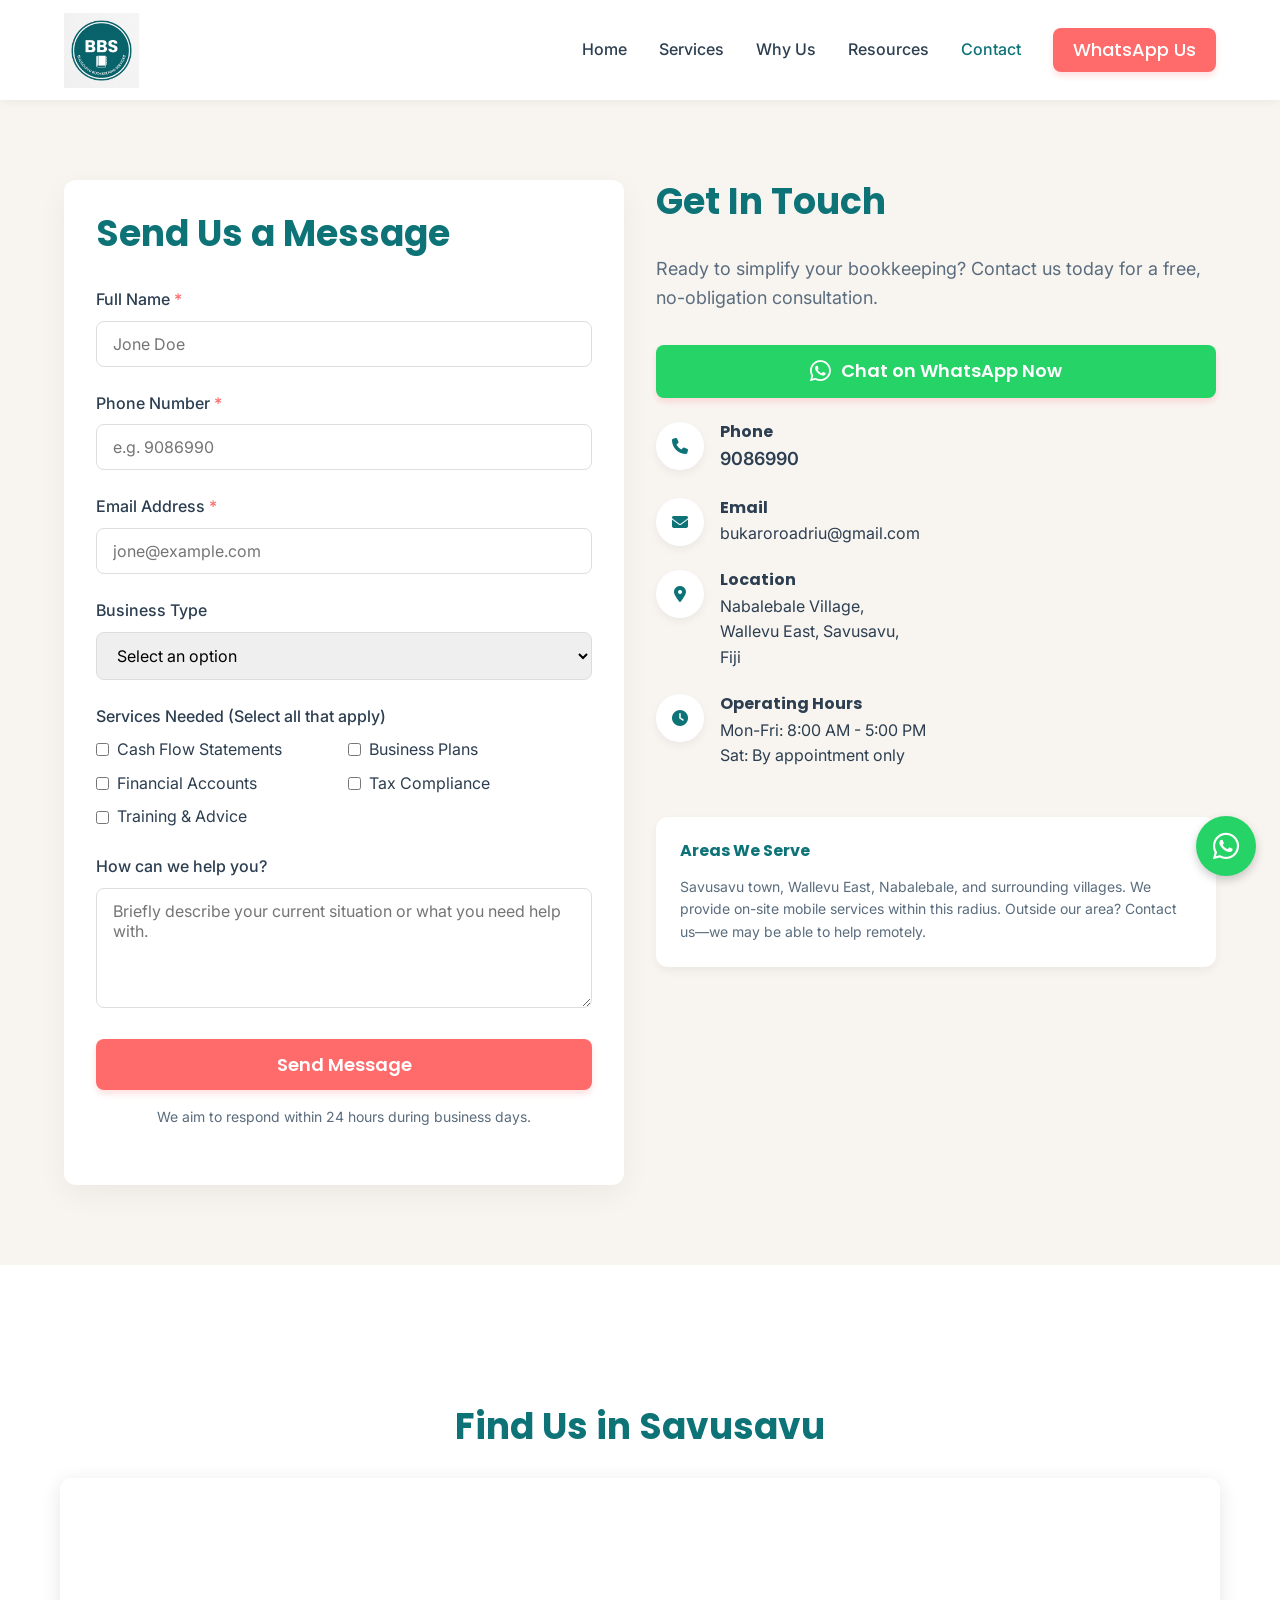
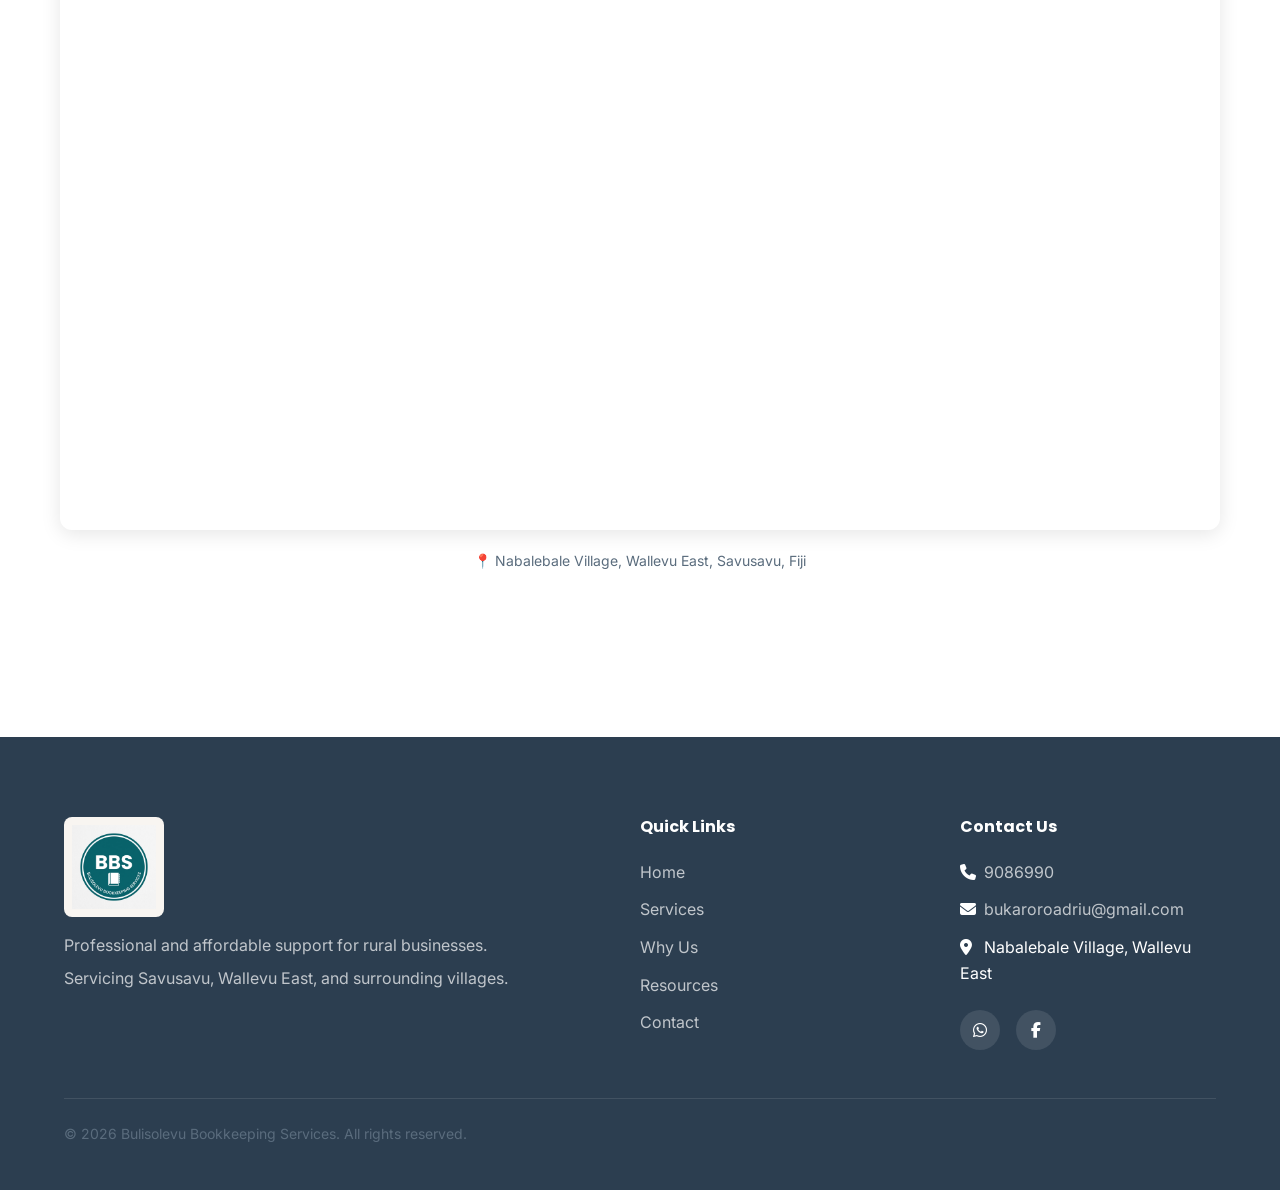
==== public/contact.html @ 1dc76060 "Initial production deployment for BBS Website" ====
<!DOCTYPE html>
<html lang="en">
<head>
    <meta charset="UTF-8">
    <meta name="viewport" content="width=device-width, initial-scale=1.0">
    <meta http-equiv="X-UA-Compatible" content="IE=edge">
    <title>Contact Us | Bulisolevu Bookkeeping Services</title>
    <meta name="description" content="Contact BBS for professional bookkeeping in Savusavu, Fiji. Call 9086990 or message us on WhatsApp for a free consultation.">
    
    <link rel="stylesheet" href="https://cdnjs.cloudflare.com/ajax/libs/font-awesome/6.4.0/css/all.min.css">
    <link rel="stylesheet" href="./css/styles.css">
</head>
<body>

    <!-- Navigation -->
    <header>
        <div class="container nav-container">
            <a href="./index.html" class="logo">
                <img src="./assets/images/bbs_logo.png" alt="BBS Logo" style="height: 75px; width: auto; object-fit: contain;">
            </a>
            <button class="mobile-menu-btn" aria-label="Toggle menu">
                <i class="fas fa-bars"></i>
            </button>
            <ul class="nav-links">
                <li><a href="./index.html">Home</a></li>
                <li><a href="./services.html">Services</a></li>
                <li><a href="./why-us.html">Why Us</a></li>
                <li><a href="./resources.html">Resources</a></li>
                <li><a href="./contact.html" class="active">Contact</a></li>
                <li><a href="https://wa.me/6799086990" class="btn btn-primary" style="padding: 8px 20px; color: white;">WhatsApp Us</a></li>
            </ul>
        </div>
    </header>

    <!-- Contact Section -->
    <section class="bg-light">
        <div class="container">
            <div class="grid grid-2">
                <!-- Contact Form -->
                <div class="card">
                    <h2 class="text-primary mb-4" style="margin-bottom: 2rem;">Send Us a Message</h2>
                    <form id="contactForm">
                        <div class="form-group">
                            <label class="form-label" for="name">Full Name <span class="text-secondary">*</span></label>
                            <input type="text" id="name" name="name" class="form-control" required placeholder="Jone Doe">
                        </div>
                        
                        <div class="form-group">
                            <label class="form-label" for="phone">Phone Number <span class="text-secondary">*</span></label>
                            <input type="tel" id="phone" name="phone" class="form-control" required placeholder="e.g. 9086990">
                        </div>

                        <div class="form-group">
                            <label class="form-label" for="email">Email Address <span class="text-secondary">*</span></label>
                            <input type="email" id="email" name="email" class="form-control" required placeholder="jone@example.com">
                        </div>

                        <div class="form-group">
                            <label class="form-label" for="businessType">Business Type</label>
                            <select id="businessType" name="businessType" class="form-control">
                                <option value="">Select an option</option>
                                <option value="farming">Farming / Agriculture</option>
                                <option value="retail">Retail / Village Shop</option>
                                <option value="tourism">Tourism / Hospitality</option>
                                <option value="trades">Trades (Builder, Plumber, etc.)</option>
                                <option value="other">Other</option>
                            </select>
                        </div>

                        <div class="form-group">
                            <label class="form-label">Services Needed (Select all that apply)</label>
                            <div style="display: grid; grid-template-columns: 1fr 1fr; gap: 0.5rem;">
                                <label style="display: flex; align-items: center; gap: 8px; cursor: pointer; font-weight: normal;">
                                    <input type="checkbox" name="services" value="cashflow"> Cash Flow Statements
                                </label>
                                <label style="display: flex; align-items: center; gap: 8px; cursor: pointer; font-weight: normal;">
                                    <input type="checkbox" name="services" value="businessplan"> Business Plans
                                </label>
                                <label style="display: flex; align-items: center; gap: 8px; cursor: pointer; font-weight: normal;">
                                    <input type="checkbox" name="services" value="accounts"> Financial Accounts
                                </label>
                                <label style="display: flex; align-items: center; gap: 8px; cursor: pointer; font-weight: normal;">
                                    <input type="checkbox" name="services" value="tax"> Tax Compliance
                                </label>
                                <label style="display: flex; align-items: center; gap: 8px; cursor: pointer; font-weight: normal;">
                                    <input type="checkbox" name="services" value="training"> Training & Advice
                                </label>
                            </div>
                        </div>

                        <div class="form-group">
                            <label class="form-label" for="message">How can we help you?</label>
                            <textarea id="message" name="message" class="form-control" placeholder="Briefly describe your current situation or what you need help with."></textarea>
                        </div>

                        <button type="submit" class="btn btn-primary" style="width: 100%;">Send Message</button>
                        <p style="font-size: 14px; text-align: center; margin-top: 1rem; color: var(--text-secondary);">We aim to respond within 24 hours during business days.</p>
                    </form>
                </div>

                <!-- Contact Info -->
                <div>
                    <h2 class="text-primary mb-4" style="margin-bottom: 2rem;">Get In Touch</h2>
                    <p style="font-size: 18px; margin-bottom: 2rem;">Ready to simplify your bookkeeping? Contact us today for a free, no-obligation consultation.</p>

                    <div style="display: flex; flex-direction: column; gap: 1.5rem; margin-bottom: 3rem;">
                        <a href="https://wa.me/6799086990" class="btn btn-primary" style="background-color: #25D366; color: white; display: flex; align-items: center; justify-content: center; gap: 10px;">
                            <i class="fab fa-whatsapp" style="font-size: 24px;"></i> Chat on WhatsApp Now
                        </a>
                        
                        <div style="display: flex; align-items: flex-start; gap: 1rem;">
                            <div style="background: var(--white); width: 48px; height: 48px; border-radius: 50%; display: flex; align-items: center; justify-content: center; color: var(--primary); box-shadow: 0 4px 10px rgba(0,0,0,0.05); flex-shrink: 0;">
                                <i class="fas fa-phone"></i>
                            </div>
                            <div>
                                <h4 style="margin-bottom: 0.25rem;">Phone</h4>
                                <a href="tel:+6799086990" style="color: var(--text-primary); font-size: 18px; font-weight: 600;">9086990</a>
                            </div>
                        </div>

                        <div style="display: flex; align-items: flex-start; gap: 1rem;">
                            <div style="background: var(--white); width: 48px; height: 48px; border-radius: 50%; display: flex; align-items: center; justify-content: center; color: var(--primary); box-shadow: 0 4px 10px rgba(0,0,0,0.05); flex-shrink: 0;">
                                <i class="fas fa-envelope"></i>
                            </div>
                            <div>
                                <h4 style="margin-bottom: 0.25rem;">Email</h4>
                                <a href="mailto:bukaroroadriu@gmail.com" style="color: var(--text-primary); font-size: 16px;">bukaroroadriu@gmail.com</a>
                            </div>
                        </div>

                        <div style="display: flex; align-items: flex-start; gap: 1rem;">
                            <div style="background: var(--white); width: 48px; height: 48px; border-radius: 50%; display: flex; align-items: center; justify-content: center; color: var(--primary); box-shadow: 0 4px 10px rgba(0,0,0,0.05); flex-shrink: 0;">
                                <i class="fas fa-map-marker-alt"></i>
                            </div>
                            <div>
                                <h4 style="margin-bottom: 0.25rem;">Location</h4>
                                <p style="margin: 0; color: var(--text-primary);">Nabalebale Village,<br>Wallevu East, Savusavu,<br>Fiji</p>
                            </div>
                        </div>

                        <div style="display: flex; align-items: flex-start; gap: 1rem;">
                            <div style="background: var(--white); width: 48px; height: 48px; border-radius: 50%; display: flex; align-items: center; justify-content: center; color: var(--primary); box-shadow: 0 4px 10px rgba(0,0,0,0.05); flex-shrink: 0;">
                                <i class="fas fa-clock"></i>
                            </div>
                            <div>
                                <h4 style="margin-bottom: 0.25rem;">Operating Hours</h4>
                                <p style="margin: 0; color: var(--text-primary);">Mon-Fri: 8:00 AM - 5:00 PM<br>Sat: By appointment only</p>
                            </div>
                        </div>
                    </div>

                    <div style="background: var(--white); padding: 1.5rem; border-radius: var(--radius-card); box-shadow: 0 4px 10px rgba(0,0,0,0.05);">
                        <h4 style="margin-bottom: 1rem; color: var(--primary);">Areas We Serve</h4>
                        <p style="font-size: 14px; margin-bottom: 0;">Savusavu town, Wallevu East, Nabalebale, and surrounding villages. We provide on-site mobile services within this radius. Outside our area? Contact us—we may be able to help remotely.</p>
                    </div>
                </div>
            </div>
        </div>
    </section>

    <!-- Map Section -->
    <section class="map-section" style="width: 100%; margin: 60px 0;">
      <div style="max-width: 1200px; margin: 0 auto; padding: 0 20px;">
        <h2 style="text-align: center; margin-bottom: 30px; color: #0D7377;">Find Us in Savusavu</h2>
        <div style="position: relative; width: 100%; height: 0; padding-bottom: 56.25%; border-radius: 12px; overflow: hidden; box-shadow: 0 4px 20px rgba(0,0,0,0.1);">
          <iframe 
            src="https://www.google.com/maps/embed?pb=!1m18!1m12!1m3!1d60752.93605823588!2d179.28472!3d-16.78902!2m3!1f0!2f0!3f0!3m2!1i1024!2i768!4f13.1!3m3!1m2!1s0x6e1e2f8c0e8b4d8b%3A0x5d9a8c7b6e3f2a1c!2sSavusavu%2C%20Fiji!5e0!3m2!1sen!2s!4v1234567890123!5m2!1sen!2s" 
            width="100%" 
            height="100%" 
            style="position: absolute; top: 0; left: 0; border: 0;" 
            allowfullscreen="" 
            loading="lazy" 
            referrerpolicy="no-referrer-when-downgrade">
          </iframe>
        </div>
        <p style="text-align: center; margin-top: 20px; color: #5A6C7D; font-size: 14px;">
          📍 Nabalebale Village, Wallevu East, Savusavu, Fiji
        </p>
      </div>
    </section>

    <!-- Footer -->
    <footer>
        <div class="container">
            <div class="footer-grid">
                <div class="footer-col">
                    <div class="logo" style="margin-bottom: 1rem;">
                        <img src="./assets/images/bbs_logo.png" alt="BBS Logo" style="height: 100px; width: auto; object-fit: contain; background-color: var(--neutral-light); padding: 8px; border-radius: 8px;">
                    </div>
                    <p style="margin-bottom: 0.5rem;">Professional and affordable support for rural businesses.</p>
                    <p>Servicing Savusavu, Wallevu East, and surrounding villages.</p>
                </div>
                <div class="footer-col">
                    <h4>Quick Links</h4>
                    <ul class="footer-links">
                        <li><a href="./index.html">Home</a></li>
                        <li><a href="./services.html">Services</a></li>
                        <li><a href="./why-us.html">Why Us</a></li>
                        <li><a href="./resources.html">Resources</a></li>
                        <li><a href="./contact.html">Contact</a></li>
                    </ul>
                </div>
                <div class="footer-col">
                    <h4>Contact Us</h4>
                    <ul class="footer-links">
                        <li><i class="fas fa-phone" style="width: 20px;"></i> <a href="tel:+6799086990">9086990</a></li>
                        <li><i class="fas fa-envelope" style="width: 20px;"></i> <a href="mailto:bukaroroadriu@gmail.com">bukaroroadriu@gmail.com</a></li>
                        <li><i class="fas fa-map-marker-alt" style="width: 20px;"></i> Nabalebale Village, Wallevu East</li>
                    </ul>
                    <div class="footer-social">
                        <a href="https://wa.me/6799086990"><i class="fab fa-whatsapp"></i></a>
                        <a href="https://www.facebook.com/profile.php?id=100014036929391"><i class="fab fa-facebook-f"></i></a>
                    </div>
                </div>
            </div>
            <div class="footer-bottom">
                <p>&copy; 2026 Bulisolevu Bookkeeping Services. All rights reserved.</p>
            </div>
        </div>
    </footer>

    <!-- WhatsApp Floating Button -->
    <a href="https://wa.me/6799086990?text=Hi%20BBS%2C%20I%27m%20interested%20in%20learning%20more%20about%20your%20bookkeeping%20services." class="whatsapp-fab" target="_blank" rel="noopener noreferrer" aria-label="Chat on WhatsApp">
        <i class="fab fa-whatsapp"></i>
    </a>

    <script src="./js/main.js"></script>
</body>
</html>
---- public/css/styles.css ----
/* ==========================================================================
   BBS Website Design System
   ========================================================================== */

@import url('https://fonts.googleapis.com/css2?family=Inter:wght@400&family=Poppins:wght@600;700&display=swap');

:root {
  /* Color Palette */
  --primary: #0D7377;
  --secondary: #FF6B6B;
  --neutral-light: #F8F5F1;
  --neutral-dark: #2C3E50;
  --white: #FFFFFF;
  --success: #27AE60;
  --text-primary: #2C3E50;
  --text-secondary: #5A6C7D;

  /* Typography */
  --font-heading: 'Poppins', sans-serif;
  --font-body: 'Inter', sans-serif;

  /* Layout */
  --max-width: 1200px;
  --radius-card: 12px;
  --radius-button: 8px;
  --transition: all 0.3s ease;
}

/* ==========================================================================
   Reset & Base Styles
   ========================================================================== */
* {
  margin: 0;
  padding: 0;
  box-sizing: border-box;
}

html {
  scroll-behavior: smooth;
}

body {
  font-family: var(--font-body);
  color: var(--text-primary);
  background-color: var(--white);
  line-height: 1.6;
  font-size: 16px;
  -webkit-font-smoothing: antialiased;
}

/* Typography */
h1, h2, h3, h4, h5, h6 {
  font-family: var(--font-heading);
  font-weight: 700;
  line-height: 1.2;
  margin-bottom: 1rem;
}

h1 { font-size: 48px; }
h2 { font-size: 36px; }
h3 { font-size: 24px; }

@media (max-width: 768px) {
  h1 { font-size: 32px; }
  h2 { font-size: 28px; }
  h3 { font-size: 20px; }
}

p {
  margin-bottom: 1.5rem;
  color: var(--text-secondary);
}

a {
  color: var(--primary);
  text-decoration: none;
  transition: var(--transition);
}

img {
  max-width: 100%;
  height: auto;
  display: block;
}

/* ==========================================================================
   Layout & Grid
   ========================================================================== */
.container {
  width: 100%;
  max-width: var(--max-width);
  margin: 0 auto;
  padding: 0 24px;
}

section {
  padding: 80px 0;
}

@media (max-width: 768px) {
  section {
    padding: 48px 0;
  }
}

.grid {
  display: grid;
  gap: 2rem;
}

.grid-2 { grid-template-columns: repeat(2, 1fr); }
.grid-3 { grid-template-columns: repeat(3, 1fr); }
.grid-4 { grid-template-columns: repeat(4, 1fr); }
.grid-5 { grid-template-columns: repeat(5, 1fr); }

@media (max-width: 1024px) {
  .grid-5 { grid-template-columns: repeat(3, 1fr); }
  .grid-4 { grid-template-columns: repeat(2, 1fr); }
}

@media (max-width: 768px) {
  .grid-2, .grid-3, .grid-4, .grid-5 {
    grid-template-columns: 1fr;
  }
}

/* ==========================================================================
   Components
   ========================================================================== */

/* Buttons */
.btn {
  display: inline-block;
  font-family: var(--font-heading);
  font-weight: 600;
  font-size: 18px;
  padding: 12px 24px;
  border-radius: var(--radius-button);
  text-align: center;
  cursor: pointer;
  border: none;
  transition: var(--transition);
  min-height: 44px; /* Touch target */
  min-width: 44px;
}

.btn-primary {
  background-color: var(--secondary);
  color: var(--white);
  box-shadow: 0 4px 6px rgba(255, 107, 107, 0.2);
}

.btn-primary:hover {
  background-color: #ff5252;
  transform: translateY(-2px);
  color: var(--white);
  box-shadow: 0 6px 12px rgba(255, 107, 107, 0.3);
}

.btn-secondary {
  background-color: transparent;
  color: var(--primary);
  border: 2px solid var(--primary);
}

.btn-secondary:hover {
  background-color: var(--primary);
  color: var(--white);
}

.btn-white {
  background-color: var(--white);
  color: var(--primary);
}

.btn-white:hover {
  background-color: var(--neutral-light);
  color: var(--primary);
}

/* Cards */
.card {
  background: var(--white);
  border-radius: var(--radius-card);
  padding: 2rem;
  box-shadow: 0 10px 30px rgba(0, 0, 0, 0.05);
  transition: var(--transition);
  height: 100%;
  display: flex;
  flex-direction: column;
}

.card:hover {
  transform: translateY(-5px);
  box-shadow: 0 15px 40px rgba(0, 0, 0, 0.1);
}

.card-icon {
  width: 64px;
  height: 64px;
  background-color: var(--neutral-light);
  border-radius: 50%;
  display: flex;
  align-items: center;
  justify-content: center;
  margin-bottom: 1.5rem;
  color: var(--primary);
  font-size: 24px;
}

.card-title {
  font-size: 20px;
  margin-bottom: 1rem;
  color: var(--text-primary);
}

/* Background Utilities */
.bg-light { background-color: var(--neutral-light); }
.bg-dark { background-color: var(--neutral-dark); color: var(--white); }
.bg-primary { background-color: var(--primary); color: var(--white); }
.bg-white { background-color: var(--white); }

/* Text Utilities */
.text-center { text-align: center; }
.text-primary { color: var(--primary); }
.text-secondary { color: var(--secondary); }
.text-white { color: var(--white); }

/* ==========================================================================
   Header & Navigation
   ========================================================================== */
header {
  background-color: var(--white);
  box-shadow: 0 2px 10px rgba(0, 0, 0, 0.05);
  position: sticky;
  top: 0;
  z-index: 1000;
}

.nav-container {
  display: flex;
  justify-content: space-between;
  align-items: center;
  height: 100px;
}

.logo {
  font-family: var(--font-heading);
  font-size: 24px;
  color: var(--primary);
  display: flex;
  align-items: center;
  gap: 10px;
}

.nav-links {
  display: flex;
  gap: 2rem;
  align-items: center;
  list-style: none;
}

.nav-links a {
  color: var(--text-primary);
  font-weight: 500;
  padding: 10px 0;
}

.nav-links a:hover, .nav-links a.active {
  color: var(--primary);
}

.mobile-menu-btn {
  display: none;
  background: none;
  border: none;
  font-size: 24px;
  cursor: pointer;
  color: var(--text-primary);
  padding: 10px;
}

@media (max-width: 1024px) {
  .nav-links {
    display: none;
    position: absolute;
    top: 100px;
    left: 0;
    right: 0;
    background: var(--white);
    flex-direction: column;
    padding: 2rem;
    box-shadow: 0 10px 20px rgba(0, 0, 0, 0.1);
  }
  
  .nav-links.active {
    display: flex;
  }
  
  .mobile-menu-btn {
    display: block;
  }
}

/* ==========================================================================
   Hero Sections
   ========================================================================== */
.hero {
  background: linear-gradient(135deg, rgba(13, 115, 119, 0.9) 0%, rgba(13, 115, 119, 0.7) 100%), url('https://images.unsplash.com/photo-1542601906990-b4d3fb778b09?auto=format&fit=crop&q=80&w=1920') center/cover no-repeat;
  color: var(--white);
  padding: 120px 0;
  text-align: center;
}

.hero h1 {
  color: var(--white);
  max-width: 800px;
  margin: 0 auto 1.5rem;
}

.hero p {
  color: rgba(255, 255, 255, 0.9);
  font-size: 20px;
  max-width: 600px;
  margin: 0 auto 2.5rem;
}

.hero-actions {
  display: flex;
  gap: 1rem;
  justify-content: center;
  flex-wrap: wrap;
}

.trust-badge {
  display: inline-block;
  margin-top: 2rem;
  padding: 8px 16px;
  background: rgba(255, 255, 255, 0.1);
  border-radius: 20px;
  backdrop-filter: blur(5px);
  font-size: 14px;
}

/* ==========================================================================
   Footer
   ========================================================================== */
footer {
  background-color: var(--neutral-dark);
  color: var(--white);
  padding: 80px 0 20px;
}

.footer-grid {
  display: grid;
  grid-template-columns: 2fr 1fr 1fr;
  gap: 4rem;
  margin-bottom: 3rem;
}

@media (max-width: 768px) {
  .footer-grid {
    grid-template-columns: 1fr;
    gap: 2rem;
  }
}

.footer-col h3, .footer-col h4 {
  color: var(--white);
  margin-bottom: 1.5rem;
}

.footer-col p {
  color: rgba(255, 255, 255, 0.7);
}

.footer-links {
  list-style: none;
}

.footer-links li {
  margin-bottom: 0.75rem;
}

.footer-links a {
  color: rgba(255, 255, 255, 0.7);
}

.footer-links a:hover {
  color: var(--white);
  padding-left: 5px;
}

.footer-social {
  display: flex;
  gap: 1rem;
  margin-top: 1.5rem;
}

.footer-social a {
  display: flex;
  align-items: center;
  justify-content: center;
  width: 40px;
  height: 40px;
  background: rgba(255, 255, 255, 0.1);
  border-radius: 50%;
  color: var(--white);
}

.footer-social a:hover {
  background: var(--primary);
}

.footer-bottom {
  border-top: 1px solid rgba(255, 255, 255, 0.1);
  padding-top: 1.5rem;
  display: flex;
  justify-content: space-between;
  align-items: center;
  font-size: 14px;
  color: rgba(255, 255, 255, 0.5);
}

@media (max-width: 768px) {
  .footer-bottom {
    flex-direction: column;
    text-align: center;
    gap: 1rem;
  }
}

/* ==========================================================================
   WhatsApp Floating Button
   ========================================================================== */
.whatsapp-fab {
  position: fixed;
  bottom: 24px;
  right: 24px;
  width: 60px;
  height: 60px;
  background-color: #25D366;
  color: white;
  border-radius: 50%;
  display: flex;
  align-items: center;
  justify-content: center;
  font-size: 30px;
  box-shadow: 0 4px 10px rgba(0, 0, 0, 0.2);
  z-index: 999;
  transition: var(--transition);
}

.whatsapp-fab:hover {
  transform: scale(1.1);
  color: white;
  box-shadow: 0 6px 14px rgba(0, 0, 0, 0.3);
}

/* ==========================================================================
   Form Styles
   ========================================================================== */
.form-group {
  margin-bottom: 1.5rem;
}

.form-label {
  display: block;
  margin-bottom: 0.5rem;
  font-weight: 500;
  color: var(--text-primary);
}

.form-control {
  width: 100%;
  padding: 12px 16px;
  border: 1px solid #ddd;
  border-radius: var(--radius-button);
  font-family: var(--font-body);
  font-size: 16px;
  transition: var(--transition);
}

.form-control:focus {
  outline: none;
  border-color: var(--primary);
  box-shadow: 0 0 0 3px rgba(13, 115, 119, 0.1);
}

textarea.form-control {
  min-height: 120px;
  resize: vertical;
}

/* ==========================================================================
   Specific Sections
   ========================================================================== */
.trust-signals .card {
  text-align: center;
  align-items: center;
  border: none;
  box-shadow: none;
  background: transparent;
  padding: 1rem;
}

.trust-signals .card:hover {
  transform: none;
  box-shadow: none;
}

.testimonial-card {
  position: relative;
  padding-top: 3rem;
}

.testimonial-card::before {
  content: '""';
  font-family: Georgia, serif;
  font-size: 60px;
  color: var(--neutral-light);
  position: absolute;
  top: 10px;
  left: 20px;
  line-height: 1;
}

.rating {
  color: #FFD700;
  margin-bottom: 1rem;
}

.service-detail-row {
  display: flex;
  align-items: center;
  gap: 4rem;
  margin-bottom: 4rem;
}

.service-detail-row:nth-child(even) {
  flex-direction: row-reverse;
}

.service-image {
  flex: 1;
  border-radius: var(--radius-card);
  overflow: hidden;
  box-shadow: 0 10px 30px rgba(0, 0, 0, 0.1);
}

.service-content {
  flex: 1;
}

@media (max-width: 768px) {
  .service-detail-row, .service-detail-row:nth-child(even) {
    flex-direction: column;
    gap: 2rem;
  }
}

.faq-item {
  margin-bottom: 1rem;
  border: 1px solid #ddd;
  border-radius: var(--radius-button);
  overflow: hidden;
}

.faq-question {
  padding: 1rem 1.5rem;
  background: var(--neutral-light);
  cursor: pointer;
  display: flex;
  justify-content: space-between;
  align-items: center;
  font-weight: 600;
}

.faq-answer {
  padding: 0 1.5rem;
  max-height: 0;
  overflow: hidden;
  transition: max-height 0.3s ease, padding 0.3s ease;
}

.faq-item.active .faq-answer {
  padding: 1.5rem;
  max-height: 300px;
}

.price-badge {
  display: inline-block;
  background: rgba(39, 174, 96, 0.1);
  color: var(--success);
  padding: 4px 12px;
  border-radius: 20px;
  font-weight: 600;
  font-size: 14px;
  margin-top: 10px;
}
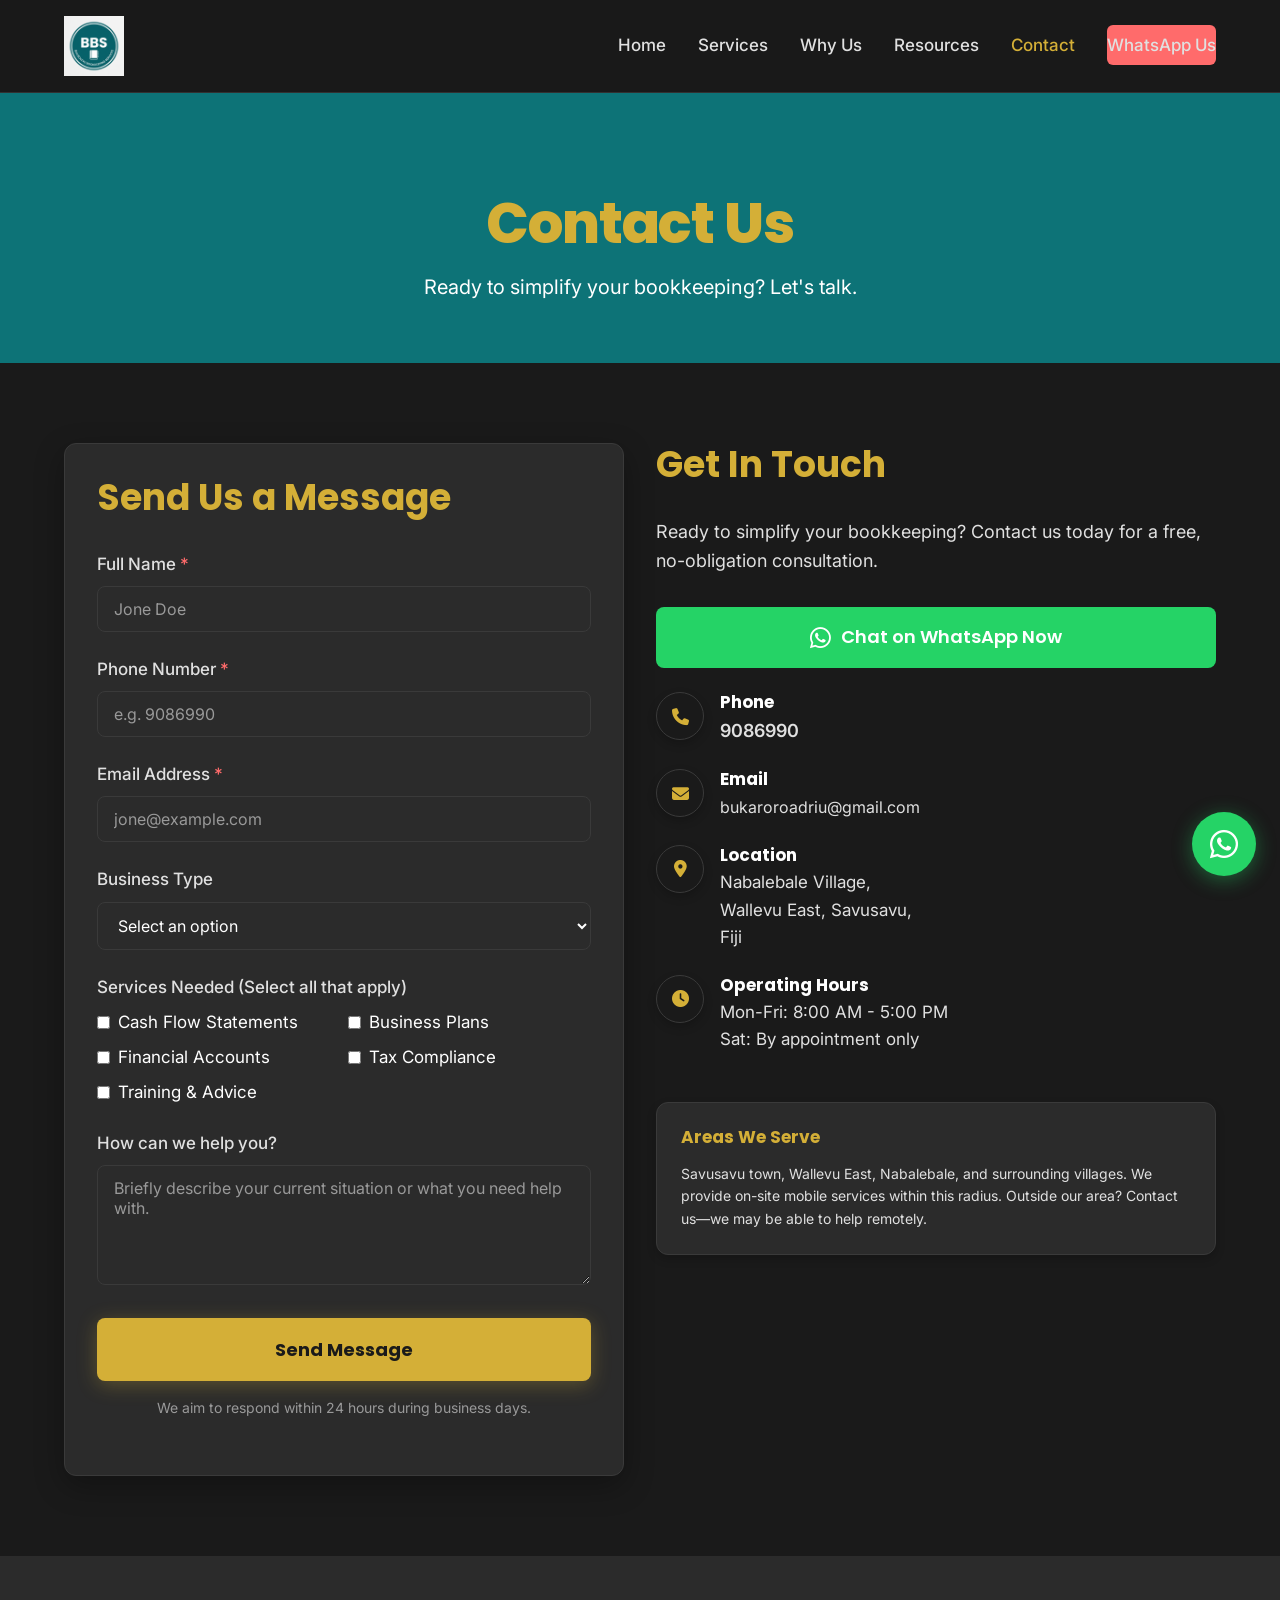
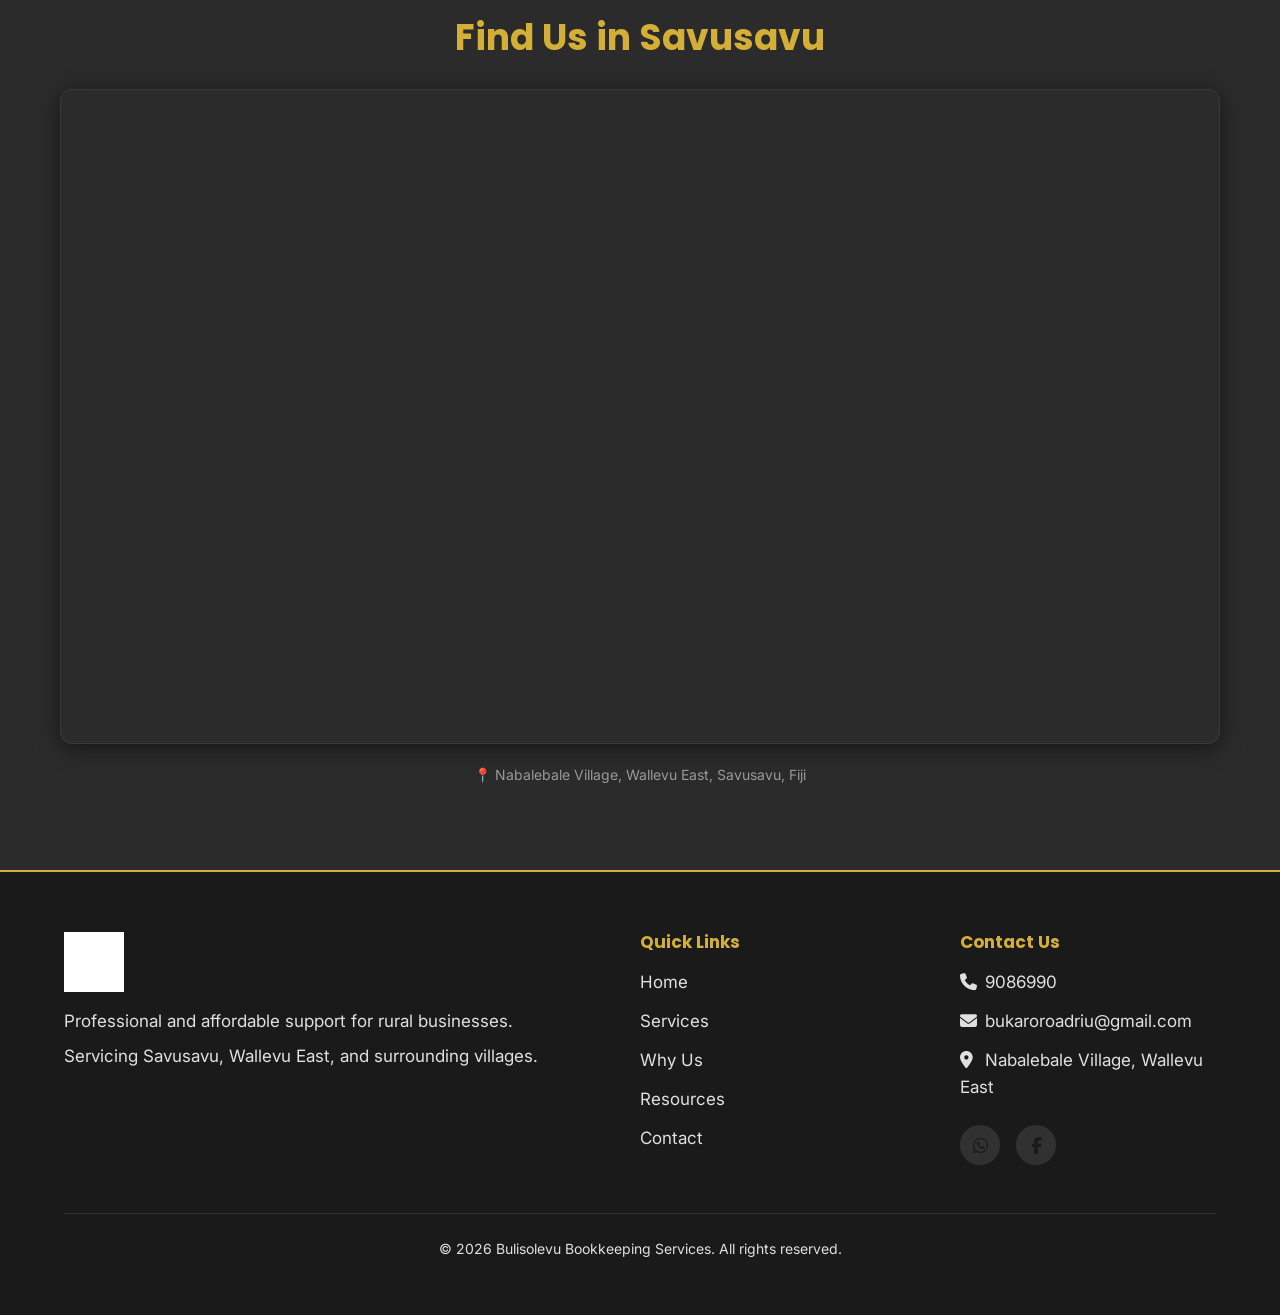
==== commit 83d669a8: "Complete Dark Mode Redesign across all pages" ====
--- a/public/contact.html
+++ b/public/contact.html
@@ -13,10 +13,10 @@
 <body>
 
     <!-- Navigation -->
-    <header>
+    <header class="navbar">
         <div class="container nav-container">
             <a href="./index.html" class="logo">
-                <img src="./assets/images/bbs_logo.png" alt="BBS Logo" style="height: 75px; width: auto; object-fit: contain;">
+                <img src="./assets/images/bbs_logo.png" alt="BBS Logo" style="height: 60px; width: auto; object-fit: contain;">
             </a>
             <button class="mobile-menu-btn" aria-label="Toggle menu">
                 <i class="fas fa-bars"></i>
@@ -27,36 +27,44 @@
                 <li><a href="./why-us.html">Why Us</a></li>
                 <li><a href="./resources.html">Resources</a></li>
                 <li><a href="./contact.html" class="active">Contact</a></li>
-                <li><a href="https://wa.me/6799086990" class="btn btn-primary" style="padding: 8px 20px; color: white;">WhatsApp Us</a></li>
+                <li><a href="https://wa.me/6799086990" class="nav-cta-button">WhatsApp Us</a></li>
             </ul>
         </div>
     </header>
 
+    <!-- Page Header -->
+    <section class="bg-primary text-center text-white" style="padding: 100px 0 60px;">
+        <div class="container">
+            <h1 style="color: var(--fiji-gold);">Contact Us</h1>
+            <p style="font-size: 20px; max-width: 600px; margin: 0 auto; color: var(--text-white);">Ready to simplify your bookkeeping? Let's talk.</p>
+        </div>
+    </section>
+
     <!-- Contact Section -->
-    <section class="bg-light">
+    <section class="bg-white">
         <div class="container">
             <div class="grid grid-2">
                 <!-- Contact Form -->
-                <div class="card">
-                    <h2 class="text-primary mb-4" style="margin-bottom: 2rem;">Send Us a Message</h2>
+                <div class="card" style="border: 1px solid var(--slate);">
+                    <h2 class="text-primary mb-4" style="margin-bottom: 2rem; color: var(--fiji-gold);">Send Us a Message</h2>
                     <form id="contactForm">
                         <div class="form-group">
-                            <label class="form-label" for="name">Full Name <span class="text-secondary">*</span></label>
+                            <label class="form-label" for="name" style="color: var(--text-light);">Full Name <span style="color: var(--sunset-coral);">*</span></label>
                             <input type="text" id="name" name="name" class="form-control" required placeholder="Jone Doe">
                         </div>
                         
                         <div class="form-group">
-                            <label class="form-label" for="phone">Phone Number <span class="text-secondary">*</span></label>
+                            <label class="form-label" for="phone" style="color: var(--text-light);">Phone Number <span style="color: var(--sunset-coral);">*</span></label>
                             <input type="tel" id="phone" name="phone" class="form-control" required placeholder="e.g. 9086990">
                         </div>
 
                         <div class="form-group">
-                            <label class="form-label" for="email">Email Address <span class="text-secondary">*</span></label>
+                            <label class="form-label" for="email" style="color: var(--text-light);">Email Address <span style="color: var(--sunset-coral);">*</span></label>
                             <input type="email" id="email" name="email" class="form-control" required placeholder="jone@example.com">
                         </div>
 
                         <div class="form-group">
-                            <label class="form-label" for="businessType">Business Type</label>
+                            <label class="form-label" for="businessType" style="color: var(--text-light);">Business Type</label>
                             <select id="businessType" name="businessType" class="form-control">
                                 <option value="">Select an option</option>
                                 <option value="farming">Farming / Agriculture</option>
@@ -68,8 +76,8 @@
                         </div>
 
                         <div class="form-group">
-                            <label class="form-label">Services Needed (Select all that apply)</label>
-                            <div style="display: grid; grid-template-columns: 1fr 1fr; gap: 0.5rem;">
+                            <label class="form-label" style="color: var(--text-light);">Services Needed (Select all that apply)</label>
+                            <div style="display: grid; grid-template-columns: 1fr 1fr; gap: 0.5rem; color: var(--text-white);">
                                 <label style="display: flex; align-items: center; gap: 8px; cursor: pointer; font-weight: normal;">
                                     <input type="checkbox" name="services" value="cashflow"> Cash Flow Statements
                                 </label>
@@ -89,69 +97,69 @@
                         </div>
 
                         <div class="form-group">
-                            <label class="form-label" for="message">How can we help you?</label>
+                            <label class="form-label" for="message" style="color: var(--text-light);">How can we help you?</label>
                             <textarea id="message" name="message" class="form-control" placeholder="Briefly describe your current situation or what you need help with."></textarea>
                         </div>
 
-                        <button type="submit" class="btn btn-primary" style="width: 100%;">Send Message</button>
-                        <p style="font-size: 14px; text-align: center; margin-top: 1rem; color: var(--text-secondary);">We aim to respond within 24 hours during business days.</p>
+                        <button type="submit" class="btn-primary-gold" style="width: 100%; border: none;">Send Message</button>
+                        <p style="font-size: 14px; text-align: center; margin-top: 1rem; color: var(--text-muted);">We aim to respond within 24 hours during business days.</p>
                     </form>
                 </div>
 
                 <!-- Contact Info -->
                 <div>
-                    <h2 class="text-primary mb-4" style="margin-bottom: 2rem;">Get In Touch</h2>
-                    <p style="font-size: 18px; margin-bottom: 2rem;">Ready to simplify your bookkeeping? Contact us today for a free, no-obligation consultation.</p>
+                    <h2 class="mb-4" style="margin-bottom: 2rem; color: var(--fiji-gold);">Get In Touch</h2>
+                    <p style="font-size: 18px; margin-bottom: 2rem; color: var(--text-light);">Ready to simplify your bookkeeping? Contact us today for a free, no-obligation consultation.</p>
 
                     <div style="display: flex; flex-direction: column; gap: 1.5rem; margin-bottom: 3rem;">
-                        <a href="https://wa.me/6799086990" class="btn btn-primary" style="background-color: #25D366; color: white; display: flex; align-items: center; justify-content: center; gap: 10px;">
+                        <a href="https://wa.me/6799086990" class="btn" style="background-color: #25D366; color: white; display: flex; align-items: center; justify-content: center; gap: 10px; padding: 16px; border-radius: var(--radius-button); font-weight: 600; text-decoration: none;">
                             <i class="fab fa-whatsapp" style="font-size: 24px;"></i> Chat on WhatsApp Now
                         </a>
                         
                         <div style="display: flex; align-items: flex-start; gap: 1rem;">
-                            <div style="background: var(--white); width: 48px; height: 48px; border-radius: 50%; display: flex; align-items: center; justify-content: center; color: var(--primary); box-shadow: 0 4px 10px rgba(0,0,0,0.05); flex-shrink: 0;">
+                            <div style="background: var(--obsidian); width: 48px; height: 48px; border-radius: 50%; display: flex; align-items: center; justify-content: center; color: var(--fiji-gold); box-shadow: 0 4px 10px rgba(0,0,0,0.2); flex-shrink: 0; border: 1px solid var(--slate);">
                                 <i class="fas fa-phone"></i>
                             </div>
                             <div>
-                                <h4 style="margin-bottom: 0.25rem;">Phone</h4>
-                                <a href="tel:+6799086990" style="color: var(--text-primary); font-size: 18px; font-weight: 600;">9086990</a>
-                            </div>
-                        </div>
-
-                        <div style="display: flex; align-items: flex-start; gap: 1rem;">
-                            <div style="background: var(--white); width: 48px; height: 48px; border-radius: 50%; display: flex; align-items: center; justify-content: center; color: var(--primary); box-shadow: 0 4px 10px rgba(0,0,0,0.05); flex-shrink: 0;">
+                                <h4 style="margin-bottom: 0.25rem; color: var(--text-white);">Phone</h4>
+                                <a href="tel:+6799086990" style="color: var(--text-light); font-size: 18px; font-weight: 600; text-decoration: none;">9086990</a>
+                            </div>
+                        </div>
+
+                        <div style="display: flex; align-items: flex-start; gap: 1rem;">
+                            <div style="background: var(--obsidian); width: 48px; height: 48px; border-radius: 50%; display: flex; align-items: center; justify-content: center; color: var(--fiji-gold); box-shadow: 0 4px 10px rgba(0,0,0,0.2); flex-shrink: 0; border: 1px solid var(--slate);">
                                 <i class="fas fa-envelope"></i>
                             </div>
                             <div>
-                                <h4 style="margin-bottom: 0.25rem;">Email</h4>
-                                <a href="mailto:bukaroroadriu@gmail.com" style="color: var(--text-primary); font-size: 16px;">bukaroroadriu@gmail.com</a>
-                            </div>
-                        </div>
-
-                        <div style="display: flex; align-items: flex-start; gap: 1rem;">
-                            <div style="background: var(--white); width: 48px; height: 48px; border-radius: 50%; display: flex; align-items: center; justify-content: center; color: var(--primary); box-shadow: 0 4px 10px rgba(0,0,0,0.05); flex-shrink: 0;">
+                                <h4 style="margin-bottom: 0.25rem; color: var(--text-white);">Email</h4>
+                                <a href="mailto:bukaroroadriu@gmail.com" style="color: var(--text-light); font-size: 16px; text-decoration: none;">bukaroroadriu@gmail.com</a>
+                            </div>
+                        </div>
+
+                        <div style="display: flex; align-items: flex-start; gap: 1rem;">
+                            <div style="background: var(--obsidian); width: 48px; height: 48px; border-radius: 50%; display: flex; align-items: center; justify-content: center; color: var(--fiji-gold); box-shadow: 0 4px 10px rgba(0,0,0,0.2); flex-shrink: 0; border: 1px solid var(--slate);">
                                 <i class="fas fa-map-marker-alt"></i>
                             </div>
                             <div>
-                                <h4 style="margin-bottom: 0.25rem;">Location</h4>
-                                <p style="margin: 0; color: var(--text-primary);">Nabalebale Village,<br>Wallevu East, Savusavu,<br>Fiji</p>
-                            </div>
-                        </div>
-
-                        <div style="display: flex; align-items: flex-start; gap: 1rem;">
-                            <div style="background: var(--white); width: 48px; height: 48px; border-radius: 50%; display: flex; align-items: center; justify-content: center; color: var(--primary); box-shadow: 0 4px 10px rgba(0,0,0,0.05); flex-shrink: 0;">
+                                <h4 style="margin-bottom: 0.25rem; color: var(--text-white);">Location</h4>
+                                <p style="margin: 0; color: var(--text-light);">Nabalebale Village,<br>Wallevu East, Savusavu,<br>Fiji</p>
+                            </div>
+                        </div>
+
+                        <div style="display: flex; align-items: flex-start; gap: 1rem;">
+                            <div style="background: var(--obsidian); width: 48px; height: 48px; border-radius: 50%; display: flex; align-items: center; justify-content: center; color: var(--fiji-gold); box-shadow: 0 4px 10px rgba(0,0,0,0.2); flex-shrink: 0; border: 1px solid var(--slate);">
                                 <i class="fas fa-clock"></i>
                             </div>
                             <div>
-                                <h4 style="margin-bottom: 0.25rem;">Operating Hours</h4>
-                                <p style="margin: 0; color: var(--text-primary);">Mon-Fri: 8:00 AM - 5:00 PM<br>Sat: By appointment only</p>
-                            </div>
-                        </div>
-                    </div>
-
-                    <div style="background: var(--white); padding: 1.5rem; border-radius: var(--radius-card); box-shadow: 0 4px 10px rgba(0,0,0,0.05);">
-                        <h4 style="margin-bottom: 1rem; color: var(--primary);">Areas We Serve</h4>
-                        <p style="font-size: 14px; margin-bottom: 0;">Savusavu town, Wallevu East, Nabalebale, and surrounding villages. We provide on-site mobile services within this radius. Outside our area? Contact us—we may be able to help remotely.</p>
+                                <h4 style="margin-bottom: 0.25rem; color: var(--text-white);">Operating Hours</h4>
+                                <p style="margin: 0; color: var(--text-light);">Mon-Fri: 8:00 AM - 5:00 PM<br>Sat: By appointment only</p>
+                            </div>
+                        </div>
+                    </div>
+
+                    <div style="background: var(--charcoal); padding: 1.5rem; border-radius: var(--radius-card); box-shadow: 0 4px 10px rgba(0,0,0,0.2); border: 1px solid var(--slate);">
+                        <h4 style="margin-bottom: 1rem; color: var(--fiji-gold);">Areas We Serve</h4>
+                        <p style="font-size: 14px; margin-bottom: 0; color: var(--text-light);">Savusavu town, Wallevu East, Nabalebale, and surrounding villages. We provide on-site mobile services within this radius. Outside our area? Contact us—we may be able to help remotely.</p>
                     </div>
                 </div>
             </div>
@@ -159,10 +167,10 @@
     </section>
 
     <!-- Map Section -->
-    <section class="map-section" style="width: 100%; margin: 60px 0;">
+    <section class="map-section bg-light" style="width: 100%; padding: 60px 0;">
       <div style="max-width: 1200px; margin: 0 auto; padding: 0 20px;">
-        <h2 style="text-align: center; margin-bottom: 30px; color: #0D7377;">Find Us in Savusavu</h2>
-        <div style="position: relative; width: 100%; height: 0; padding-bottom: 56.25%; border-radius: 12px; overflow: hidden; box-shadow: 0 4px 20px rgba(0,0,0,0.1);">
+        <h2 style="text-align: center; margin-bottom: 30px; color: var(--fiji-gold);">Find Us in Savusavu</h2>
+        <div style="position: relative; width: 100%; height: 0; padding-bottom: 56.25%; border-radius: 12px; overflow: hidden; box-shadow: 0 4px 20px rgba(0,0,0,0.5); border: 1px solid var(--slate);">
           <iframe 
             src="https://www.google.com/maps/embed?pb=!1m18!1m12!1m3!1d60752.93605823588!2d179.28472!3d-16.78902!2m3!1f0!2f0!3f0!3m2!1i1024!2i768!4f13.1!3m3!1m2!1s0x6e1e2f8c0e8b4d8b%3A0x5d9a8c7b6e3f2a1c!2sSavusavu%2C%20Fiji!5e0!3m2!1sen!2s!4v1234567890123!5m2!1sen!2s" 
             width="100%" 
@@ -173,38 +181,38 @@
             referrerpolicy="no-referrer-when-downgrade">
           </iframe>
         </div>
-        <p style="text-align: center; margin-top: 20px; color: #5A6C7D; font-size: 14px;">
+        <p style="text-align: center; margin-top: 20px; color: var(--text-muted); font-size: 14px;">
           📍 Nabalebale Village, Wallevu East, Savusavu, Fiji
         </p>
       </div>
     </section>
 
     <!-- Footer -->
-    <footer>
+    <footer class="footer">
         <div class="container">
             <div class="footer-grid">
                 <div class="footer-col">
                     <div class="logo" style="margin-bottom: 1rem;">
-                        <img src="./assets/images/bbs_logo.png" alt="BBS Logo" style="height: 100px; width: auto; object-fit: contain; background-color: var(--neutral-light); padding: 8px; border-radius: 8px;">
+                        <img src="./assets/images/bbs_logo.png" alt="BBS Logo" class="footer-logo" style="height: 60px; width: auto; object-fit: contain;">
                     </div>
                     <p style="margin-bottom: 0.5rem;">Professional and affordable support for rural businesses.</p>
                     <p>Servicing Savusavu, Wallevu East, and surrounding villages.</p>
                 </div>
                 <div class="footer-col">
-                    <h4>Quick Links</h4>
+                    <h4 class="footer-heading">Quick Links</h4>
                     <ul class="footer-links">
-                        <li><a href="./index.html">Home</a></li>
-                        <li><a href="./services.html">Services</a></li>
-                        <li><a href="./why-us.html">Why Us</a></li>
-                        <li><a href="./resources.html">Resources</a></li>
-                        <li><a href="./contact.html">Contact</a></li>
+                        <li><a href="./index.html" class="footer-link">Home</a></li>
+                        <li><a href="./services.html" class="footer-link">Services</a></li>
+                        <li><a href="./why-us.html" class="footer-link">Why Us</a></li>
+                        <li><a href="./resources.html" class="footer-link">Resources</a></li>
+                        <li><a href="./contact.html" class="footer-link">Contact</a></li>
                     </ul>
                 </div>
                 <div class="footer-col">
-                    <h4>Contact Us</h4>
+                    <h4 class="footer-heading">Contact Us</h4>
                     <ul class="footer-links">
-                        <li><i class="fas fa-phone" style="width: 20px;"></i> <a href="tel:+6799086990">9086990</a></li>
-                        <li><i class="fas fa-envelope" style="width: 20px;"></i> <a href="mailto:bukaroroadriu@gmail.com">bukaroroadriu@gmail.com</a></li>
+                        <li><i class="fas fa-phone" style="width: 20px;"></i> <a href="tel:+6799086990" class="footer-link">9086990</a></li>
+                        <li><i class="fas fa-envelope" style="width: 20px;"></i> <a href="mailto:bukaroroadriu@gmail.com" class="footer-link">bukaroroadriu@gmail.com</a></li>
                         <li><i class="fas fa-map-marker-alt" style="width: 20px;"></i> Nabalebale Village, Wallevu East</li>
                     </ul>
                     <div class="footer-social">
@@ -220,7 +228,7 @@
     </footer>
 
     <!-- WhatsApp Floating Button -->
-    <a href="https://wa.me/6799086990?text=Hi%20BBS%2C%20I%27m%20interested%20in%20learning%20more%20about%20your%20bookkeeping%20services." class="whatsapp-fab" target="_blank" rel="noopener noreferrer" aria-label="Chat on WhatsApp">
+    <a href="https://wa.me/6799086990?text=Hi%20BBS%2C%20I%27m%20interested%20in%20learning%20more%20about%20your%20bookkeeping%20services." class="whatsapp-float" target="_blank" rel="noopener noreferrer" aria-label="Chat on WhatsApp">
         <i class="fab fa-whatsapp"></i>
     </a>
 
--- a/public/css/styles.css
+++ b/public/css/styles.css
@@ -1,19 +1,34 @@
 /* ==========================================================================
-   BBS Website Design System
-   ========================================================================== */
-
-@import url('https://fonts.googleapis.com/css2?family=Inter:wght@400&family=Poppins:wght@600;700&display=swap');
+   BBS Website Design System - Savusavu Nights (Dark Mode)
+   ========================================================================== */
+
+@import url('https://fonts.googleapis.com/css2?family=Inter:wght@400;500;600&family=Poppins:wght@600;700;800&display=swap');
 
 :root {
-  /* Color Palette */
-  --primary: #0D7377;
-  --secondary: #FF6B6B;
-  --neutral-light: #F8F5F1;
-  --neutral-dark: #2C3E50;
-  --white: #FFFFFF;
-  --success: #27AE60;
-  --text-primary: #2C3E50;
-  --text-secondary: #5A6C7D;
+  /* Backgrounds */
+  --obsidian: #1A1A1A;           /* Main dark background */
+  --charcoal: #2B2B2B;           /* Card backgrounds, elevated surfaces */
+  --slate: #3A3A3A;              /* Borders, subtle dividers */
+
+  /* Accents - BOLD not pastel */
+  --fiji-gold: #D4AF37;          /* Primary CTA, highlights, premium feel */
+  --deep-ocean: #0D7377;         /* Keep your teal but DARKER, for secondary elements */
+  --sunset-coral: #FF6B6B;       /* Keep coral for WhatsApp, urgency */
+
+  /* Text */
+  --text-white: #FFFFFF;         /* Headlines, primary text on dark */
+  --text-light: #E0E0E0;         /* Body text on dark */
+  --text-muted: #999999;         /* Secondary info, labels */
+
+  /* Aliases for old variables to prevent breaking existing HTML classes that rely on them */
+  --primary: var(--deep-ocean);
+  --secondary: var(--sunset-coral);
+  --neutral-light: var(--charcoal);
+  --neutral-dark: #111111;
+  --white: var(--obsidian); /* Body background fallback */
+  --success: #25D366;
+  --text-primary: var(--text-white);
+  --text-secondary: var(--text-light);
 
   /* Typography */
   --font-heading: 'Poppins', sans-serif;
@@ -41,38 +56,45 @@
 
 body {
   font-family: var(--font-body);
-  color: var(--text-primary);
-  background-color: var(--white);
+  color: var(--text-light);
+  background-color: var(--obsidian);
   line-height: 1.6;
-  font-size: 16px;
+  font-size: 17px;
   -webkit-font-smoothing: antialiased;
 }
 
 /* Typography */
 h1, h2, h3, h4, h5, h6 {
   font-family: var(--font-heading);
+  color: var(--text-white);
   font-weight: 700;
   line-height: 1.2;
   margin-bottom: 1rem;
 }
 
-h1 { font-size: 48px; }
+h1 {
+  font-weight: 800;
+  font-size: 56px;
+  line-height: 1.1;
+  letter-spacing: -0.02em;
+}
+
 h2 { font-size: 36px; }
 h3 { font-size: 24px; }
 
 @media (max-width: 768px) {
-  h1 { font-size: 32px; }
+  h1 { font-size: 36px; }
   h2 { font-size: 28px; }
   h3 { font-size: 20px; }
 }
 
 p {
   margin-bottom: 1.5rem;
-  color: var(--text-secondary);
+  color: var(--text-light);
 }
 
 a {
-  color: var(--primary);
+  color: var(--fiji-gold);
   text-decoration: none;
   transition: var(--transition);
 }
@@ -128,7 +150,7 @@
    Components
    ========================================================================== */
 
-/* Buttons */
+/* Old Buttons (Keeping for backward compatibility where not replaced) */
 .btn {
   display: inline-block;
   font-family: var(--font-heading);
@@ -140,114 +162,186 @@
   cursor: pointer;
   border: none;
   transition: var(--transition);
-  min-height: 44px; /* Touch target */
+  min-height: 44px;
   min-width: 44px;
 }
 
 .btn-primary {
-  background-color: var(--secondary);
-  color: var(--white);
-  box-shadow: 0 4px 6px rgba(255, 107, 107, 0.2);
+  background-color: var(--fiji-gold);
+  color: #1A1A1A;
+  box-shadow: 0 4px 6px rgba(212, 175, 55, 0.2);
 }
 
 .btn-primary:hover {
-  background-color: #ff5252;
+  background-color: #E5C158;
   transform: translateY(-2px);
-  color: var(--white);
-  box-shadow: 0 6px 12px rgba(255, 107, 107, 0.3);
+  color: #1A1A1A;
+  box-shadow: 0 6px 12px rgba(212, 175, 55, 0.3);
 }
 
 .btn-secondary {
   background-color: transparent;
-  color: var(--primary);
-  border: 2px solid var(--primary);
+  color: var(--fiji-gold);
+  border: 2px solid var(--fiji-gold);
 }
 
 .btn-secondary:hover {
-  background-color: var(--primary);
-  color: var(--white);
-}
-
-.btn-white {
-  background-color: var(--white);
-  color: var(--primary);
-}
-
-.btn-white:hover {
-  background-color: var(--neutral-light);
-  color: var(--primary);
-}
-
-/* Cards */
+  background-color: var(--fiji-gold);
+  color: #1A1A1A;
+}
+
+/* Primary Gold Button */
+.btn-primary-gold {
+  display: inline-block;
+  background: var(--fiji-gold);
+  color: #1A1A1A;  /* Dark text on gold */
+  font-family: var(--font-heading);
+  font-weight: 700;
+  font-size: 18px;
+  padding: 18px 40px;
+  border-radius: 8px;
+  text-decoration: none;
+  transition: transform 0.2s, box-shadow 0.2s;
+  box-shadow: 0 4px 20px rgba(212, 175, 55, 0.3);
+}
+
+.btn-primary-gold:hover {
+  transform: translateY(-2px);
+  box-shadow: 0 8px 30px rgba(212, 175, 55, 0.4);
+  color: #1A1A1A;
+}
+
+/* Secondary link - subtle */
+.link-secondary {
+  display: inline-block;
+  margin-left: 24px;
+  color: var(--text-muted);
+  text-decoration: none;
+  font-size: 16px;
+}
+
+.link-secondary:hover {
+  color: var(--fiji-gold);
+}
+
+/* Old Cards */
 .card {
-  background: var(--white);
+  background: var(--charcoal);
   border-radius: var(--radius-card);
   padding: 2rem;
-  box-shadow: 0 10px 30px rgba(0, 0, 0, 0.05);
+  box-shadow: 0 10px 30px rgba(0, 0, 0, 0.3);
   transition: var(--transition);
   height: 100%;
   display: flex;
   flex-direction: column;
+  border: 1px solid var(--slate);
 }
 
 .card:hover {
   transform: translateY(-5px);
-  box-shadow: 0 15px 40px rgba(0, 0, 0, 0.1);
+  box-shadow: 0 15px 40px rgba(0, 0, 0, 0.4);
+  border-color: var(--fiji-gold);
 }
 
 .card-icon {
   width: 64px;
   height: 64px;
-  background-color: var(--neutral-light);
+  background-color: var(--obsidian);
   border-radius: 50%;
   display: flex;
   align-items: center;
   justify-content: center;
   margin-bottom: 1.5rem;
-  color: var(--primary);
+  color: var(--fiji-gold);
   font-size: 24px;
+  border: 1px solid var(--slate);
 }
 
 .card-title {
   font-size: 20px;
   margin-bottom: 1rem;
-  color: var(--text-primary);
+  color: var(--text-white);
+}
+
+/* Full-width Service Blocks */
+.service-block {
+  background: var(--charcoal);
+  border-left: 4px solid var(--fiji-gold);
+  padding: 40px;
+  margin-bottom: 20px;
+  border-radius: 8px;
+  transition: all 0.3s ease;
+}
+
+.service-block:hover {
+  transform: translateX(8px);
+  border-left-color: var(--sunset-coral);
+  box-shadow: 0 8px 30px rgba(0, 0, 0, 0.3);
+}
+
+.service-title {
+  color: var(--text-white);
+  font-size: 24px;
+  font-family: var(--font-heading);
+  font-weight: 700;
+  margin-bottom: 12px;
+}
+
+.service-description {
+  color: var(--text-light);
+  font-size: 17px;
+  line-height: 1.6;
+  margin-bottom: 20px;
+}
+
+.service-meta {
+  display: flex;
+  gap: 24px;
+  align-items: center;
+  color: var(--text-muted);
+  font-size: 15px;
+}
+
+.service-price {
+  color: var(--fiji-gold);
+  font-weight: 600;
 }
 
 /* Background Utilities */
-.bg-light { background-color: var(--neutral-light); }
-.bg-dark { background-color: var(--neutral-dark); color: var(--white); }
-.bg-primary { background-color: var(--primary); color: var(--white); }
-.bg-white { background-color: var(--white); }
+.bg-light { background-color: var(--charcoal); }
+.bg-dark { background-color: var(--neutral-dark); color: var(--text-white); }
+.bg-primary { background-color: var(--deep-ocean); color: var(--text-white); }
+.bg-white { background-color: var(--obsidian); }
 
 /* Text Utilities */
 .text-center { text-align: center; }
-.text-primary { color: var(--primary); }
-.text-secondary { color: var(--secondary); }
-.text-white { color: var(--white); }
+.text-primary { color: var(--fiji-gold); }
+.text-secondary { color: var(--sunset-coral); }
+.text-white { color: var(--text-white); }
 
 /* ==========================================================================
    Header & Navigation
    ========================================================================== */
-header {
-  background-color: var(--white);
-  box-shadow: 0 2px 10px rgba(0, 0, 0, 0.05);
+.navbar {
+  background: rgba(26, 26, 26, 0.95);
+  backdrop-filter: blur(10px);
+  border-bottom: 1px solid rgba(255, 255, 255, 0.1);
   position: sticky;
   top: 0;
   z-index: 1000;
+  padding: 16px 0;
 }
 
 .nav-container {
   display: flex;
   justify-content: space-between;
   align-items: center;
-  height: 100px;
 }
 
 .logo {
   font-family: var(--font-heading);
   font-size: 24px;
-  color: var(--primary);
+  color: var(--text-white);
   display: flex;
   align-items: center;
   gap: 10px;
@@ -261,13 +355,26 @@
 }
 
 .nav-links a {
-  color: var(--text-primary);
+  color: var(--text-light);
   font-weight: 500;
   padding: 10px 0;
+  transition: color 0.2s;
 }
 
 .nav-links a:hover, .nav-links a.active {
-  color: var(--primary);
+  color: var(--fiji-gold);
+}
+
+.nav-cta-button {
+  background: var(--sunset-coral);
+  color: white;
+  padding: 10px 24px;
+  border-radius: 6px;
+  font-weight: 600;
+}
+.nav-cta-button:hover {
+  color: white;
+  opacity: 0.9;
 }
 
 .mobile-menu-btn {
@@ -276,7 +383,7 @@
   border: none;
   font-size: 24px;
   cursor: pointer;
-  color: var(--text-primary);
+  color: var(--text-white);
   padding: 10px;
 }
 
@@ -284,13 +391,14 @@
   .nav-links {
     display: none;
     position: absolute;
-    top: 100px;
+    top: 100%;
     left: 0;
     right: 0;
-    background: var(--white);
+    background: var(--obsidian);
     flex-direction: column;
     padding: 2rem;
-    box-shadow: 0 10px 20px rgba(0, 0, 0, 0.1);
+    box-shadow: 0 10px 20px rgba(0, 0, 0, 0.5);
+    border-bottom: 1px solid var(--slate);
   }
   
   .nav-links.active {
@@ -306,49 +414,132 @@
    Hero Sections
    ========================================================================== */
 .hero {
-  background: linear-gradient(135deg, rgba(13, 115, 119, 0.9) 0%, rgba(13, 115, 119, 0.7) 100%), url('https://images.unsplash.com/photo-1542601906990-b4d3fb778b09?auto=format&fit=crop&q=80&w=1920') center/cover no-repeat;
-  color: var(--white);
-  padding: 120px 0;
+  background: linear-gradient(135deg, #1A1A1A 0%, #2B2B2B 100%);
+  background: url('./../assets/images/hero_background.png') center/cover no-repeat;
+  position: relative;
+  min-height: 85vh;
+  display: flex;
+  align-items: center;
+  padding: 80px 20px;
+}
+
+.hero::before {
+  content: '';
+  position: absolute;
+  inset: 0;
+  background: rgba(26, 26, 26, 0.85);
+  z-index: 1;
+}
+
+.hero-content {
+  position: relative;
+  z-index: 2;
+  max-width: 600px;
+  text-align: left;
+}
+
+.hero-eyebrow {
+  color: var(--fiji-gold);
+  font-size: 14px;
+  font-weight: 600;
+  text-transform: uppercase;
+  letter-spacing: 0.1em;
+  margin-bottom: 16px;
+}
+
+.hero-headline {
+  color: var(--text-white);
+  font-size: 56px;
+  font-weight: 800;
+  line-height: 1.1;
+  margin-bottom: 24px;
+}
+
+.hero-subheadline {
+  color: var(--text-light);
+  font-size: 20px;
+  line-height: 1.6;
+  margin-bottom: 40px;
+  max-width: 500px;
+}
+
+.hero-trust-signals {
+  list-style: none;
+  padding: 0;
+  margin-top: 32px;
+  display: flex;
+  gap: 24px;
+  flex-wrap: wrap;
+}
+
+.hero-trust-signals li {
+  color: var(--text-light);
+  font-size: 15px;
+}
+
+@media (max-width: 768px) {
+  .hero-headline {
+    font-size: 36px;
+  }
+  
+  .hero-subheadline {
+    font-size: 18px;
+  }
+  
+  .btn-primary-gold {
+    width: 100%;
+    text-align: center;
+  }
+  
+  .link-secondary {
+    display: block;
+    margin: 16px 0 0 0;
+    text-align: center;
+  }
+  
+  .hero-trust-signals {
+    justify-content: center;
+  }
+}
+
+/* ==========================================================================
+   Footer
+   ========================================================================== */
+.footer {
+  background: #1A1A1A;
+  border-top: 2px solid var(--fiji-gold);
+  padding: 60px 20px 30px;
+  color: var(--text-light);
+}
+
+.footer-logo {
+  filter: brightness(0) invert(1);  /* Make logo white */
+}
+
+.footer-heading {
+  color: var(--fiji-gold);
+  font-family: var(--font-heading);
+  font-weight: 700;
+  margin-bottom: 16px;
+}
+
+.footer-link {
+  color: var(--text-light);
+  transition: color 0.2s;
+  text-decoration: none;
+}
+
+.footer-link:hover {
+  color: var(--fiji-gold);
+}
+
+.footer-bottom {
+  border-top: 1px solid rgba(255, 255, 255, 0.1);
+  margin-top: 40px;
+  padding-top: 24px;
   text-align: center;
-}
-
-.hero h1 {
-  color: var(--white);
-  max-width: 800px;
-  margin: 0 auto 1.5rem;
-}
-
-.hero p {
-  color: rgba(255, 255, 255, 0.9);
-  font-size: 20px;
-  max-width: 600px;
-  margin: 0 auto 2.5rem;
-}
-
-.hero-actions {
-  display: flex;
-  gap: 1rem;
-  justify-content: center;
-  flex-wrap: wrap;
-}
-
-.trust-badge {
-  display: inline-block;
-  margin-top: 2rem;
-  padding: 8px 16px;
-  background: rgba(255, 255, 255, 0.1);
-  border-radius: 20px;
-  backdrop-filter: blur(5px);
+  color: var(--text-muted);
   font-size: 14px;
-}
-
-/* ==========================================================================
-   Footer
-   ========================================================================== */
-footer {
-  background-color: var(--neutral-dark);
-  color: var(--white);
-  padding: 80px 0 20px;
 }
 
 .footer-grid {
@@ -356,6 +547,9 @@
   grid-template-columns: 2fr 1fr 1fr;
   gap: 4rem;
   margin-bottom: 3rem;
+  max-width: var(--max-width);
+  margin-left: auto;
+  margin-right: auto;
 }
 
 @media (max-width: 768px) {
@@ -365,30 +559,12 @@
   }
 }
 
-.footer-col h3, .footer-col h4 {
-  color: var(--white);
-  margin-bottom: 1.5rem;
-}
-
-.footer-col p {
-  color: rgba(255, 255, 255, 0.7);
-}
-
 .footer-links {
   list-style: none;
 }
 
 .footer-links li {
   margin-bottom: 0.75rem;
-}
-
-.footer-links a {
-  color: rgba(255, 255, 255, 0.7);
-}
-
-.footer-links a:hover {
-  color: var(--white);
-  padding-left: 5px;
 }
 
 .footer-social {
@@ -409,52 +585,39 @@
 }
 
 .footer-social a:hover {
-  background: var(--primary);
-}
-
-.footer-bottom {
-  border-top: 1px solid rgba(255, 255, 255, 0.1);
-  padding-top: 1.5rem;
-  display: flex;
-  justify-content: space-between;
-  align-items: center;
-  font-size: 14px;
-  color: rgba(255, 255, 255, 0.5);
-}
-
-@media (max-width: 768px) {
-  .footer-bottom {
-    flex-direction: column;
-    text-align: center;
-    gap: 1rem;
-  }
+  background: var(--fiji-gold);
+  color: var(--obsidian);
 }
 
 /* ==========================================================================
    WhatsApp Floating Button
    ========================================================================== */
-.whatsapp-fab {
+.whatsapp-float {
   position: fixed;
   bottom: 24px;
   right: 24px;
-  width: 60px;
-  height: 60px;
-  background-color: #25D366;
+  width: 64px;
+  height: 64px;
+  background: #25D366;  /* WhatsApp green */
+  border-radius: 50%;
+  display: flex;
+  align-items: center;
+  justify-content: center;
+  box-shadow: 0 4px 20px rgba(37, 211, 102, 0.4);
+  z-index: 999;
+  transition: transform 0.2s;
   color: white;
-  border-radius: 50%;
-  display: flex;
-  align-items: center;
-  justify-content: center;
-  font-size: 30px;
-  box-shadow: 0 4px 10px rgba(0, 0, 0, 0.2);
-  z-index: 999;
-  transition: var(--transition);
-}
-
-.whatsapp-fab:hover {
+}
+
+.whatsapp-float:hover {
   transform: scale(1.1);
   color: white;
-  box-shadow: 0 6px 14px rgba(0, 0, 0, 0.3);
+}
+
+/* Icon color */
+.whatsapp-float svg, .whatsapp-float i {
+  font-size: 32px;
+  fill: white;
 }
 
 /* ==========================================================================
@@ -468,23 +631,29 @@
   display: block;
   margin-bottom: 0.5rem;
   font-weight: 500;
-  color: var(--text-primary);
+  color: var(--text-white);
 }
 
 .form-control {
   width: 100%;
   padding: 12px 16px;
-  border: 1px solid #ddd;
+  border: 1px solid var(--slate);
   border-radius: var(--radius-button);
   font-family: var(--font-body);
   font-size: 16px;
   transition: var(--transition);
+  background-color: var(--charcoal);
+  color: var(--text-white);
+}
+
+.form-control::placeholder {
+  color: var(--text-muted);
 }
 
 .form-control:focus {
   outline: none;
-  border-color: var(--primary);
-  box-shadow: 0 0 0 3px rgba(13, 115, 119, 0.1);
+  border-color: var(--fiji-gold);
+  box-shadow: 0 0 0 3px rgba(212, 175, 55, 0.1);
 }
 
 textarea.form-control {
@@ -498,35 +667,44 @@
 .trust-signals .card {
   text-align: center;
   align-items: center;
-  border: none;
-  box-shadow: none;
-  background: transparent;
-  padding: 1rem;
+  border: 1px solid var(--slate);
+  background: var(--charcoal);
+  padding: 2rem;
 }
 
 .trust-signals .card:hover {
-  transform: none;
-  box-shadow: none;
-}
-
-.testimonial-card {
-  position: relative;
-  padding-top: 3rem;
-}
-
-.testimonial-card::before {
-  content: '""';
-  font-family: Georgia, serif;
-  font-size: 60px;
-  color: var(--neutral-light);
-  position: absolute;
-  top: 10px;
-  left: 20px;
-  line-height: 1;
+  border-color: var(--fiji-gold);
+}
+
+.testimonial {
+  background: var(--charcoal);
+  border-left: 4px solid var(--deep-ocean);
+  padding: 32px;
+  margin-bottom: 24px;
+  border-radius: 8px;
+}
+
+.testimonial-quote {
+  color: var(--text-light);
+  font-size: 18px;
+  font-style: italic;
+  line-height: 1.7;
+  margin-bottom: 20px;
+}
+
+.testimonial-author {
+  color: var(--fiji-gold);
+  font-weight: 600;
+  font-size: 16px;
+}
+
+.testimonial-role {
+  color: var(--text-muted);
+  font-size: 14px;
 }
 
 .rating {
-  color: #FFD700;
+  color: var(--fiji-gold);
   margin-bottom: 1rem;
 }
 
@@ -545,7 +723,7 @@
   flex: 1;
   border-radius: var(--radius-card);
   overflow: hidden;
-  box-shadow: 0 10px 30px rgba(0, 0, 0, 0.1);
+  box-shadow: 0 10px 30px rgba(0, 0, 0, 0.5);
 }
 
 .service-content {
@@ -561,25 +739,27 @@
 
 .faq-item {
   margin-bottom: 1rem;
-  border: 1px solid #ddd;
+  border: 1px solid var(--slate);
   border-radius: var(--radius-button);
   overflow: hidden;
 }
 
 .faq-question {
   padding: 1rem 1.5rem;
-  background: var(--neutral-light);
+  background: var(--charcoal);
   cursor: pointer;
   display: flex;
   justify-content: space-between;
   align-items: center;
   font-weight: 600;
+  color: var(--text-white);
 }
 
 .faq-answer {
   padding: 0 1.5rem;
   max-height: 0;
   overflow: hidden;
+  background: var(--obsidian);
   transition: max-height 0.3s ease, padding 0.3s ease;
 }
 
@@ -590,8 +770,8 @@
 
 .price-badge {
   display: inline-block;
-  background: rgba(39, 174, 96, 0.1);
-  color: var(--success);
+  background: rgba(212, 175, 55, 0.1);
+  color: var(--fiji-gold);
   padding: 4px 12px;
   border-radius: 20px;
   font-weight: 600;
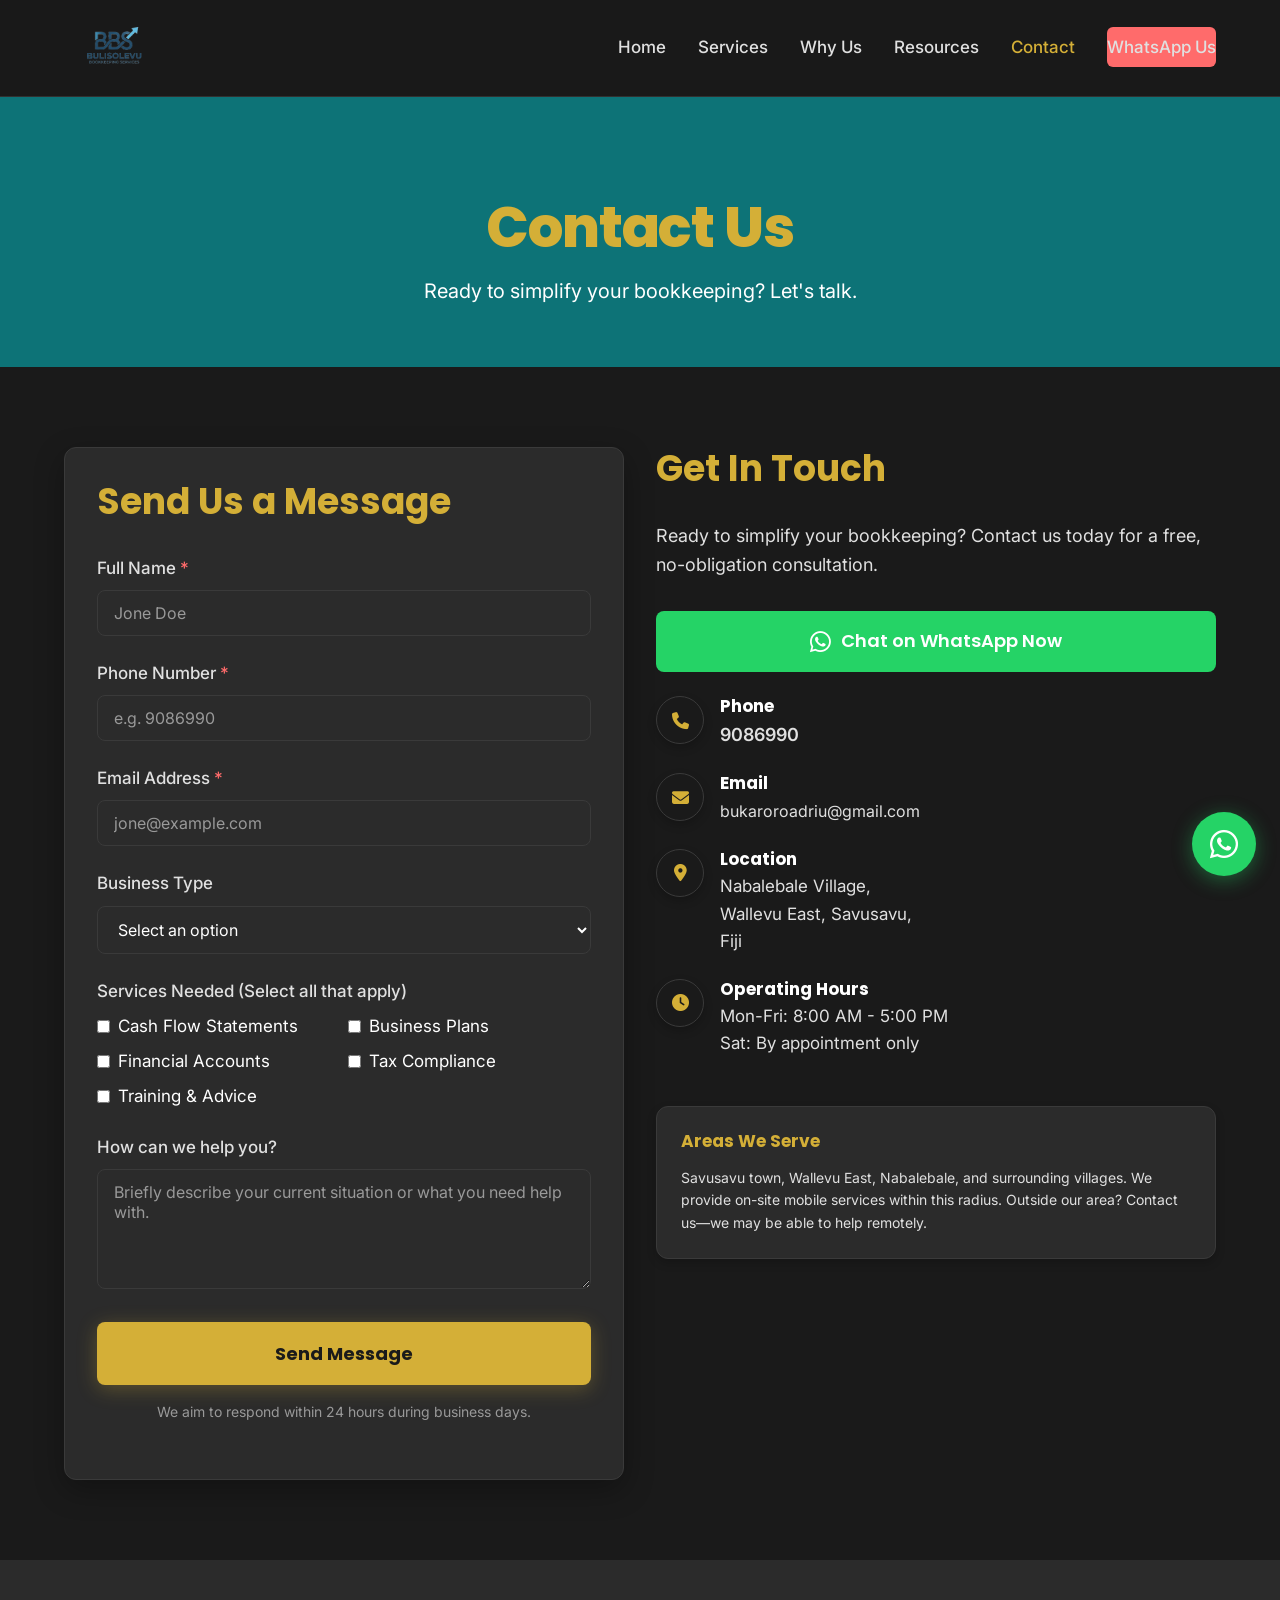
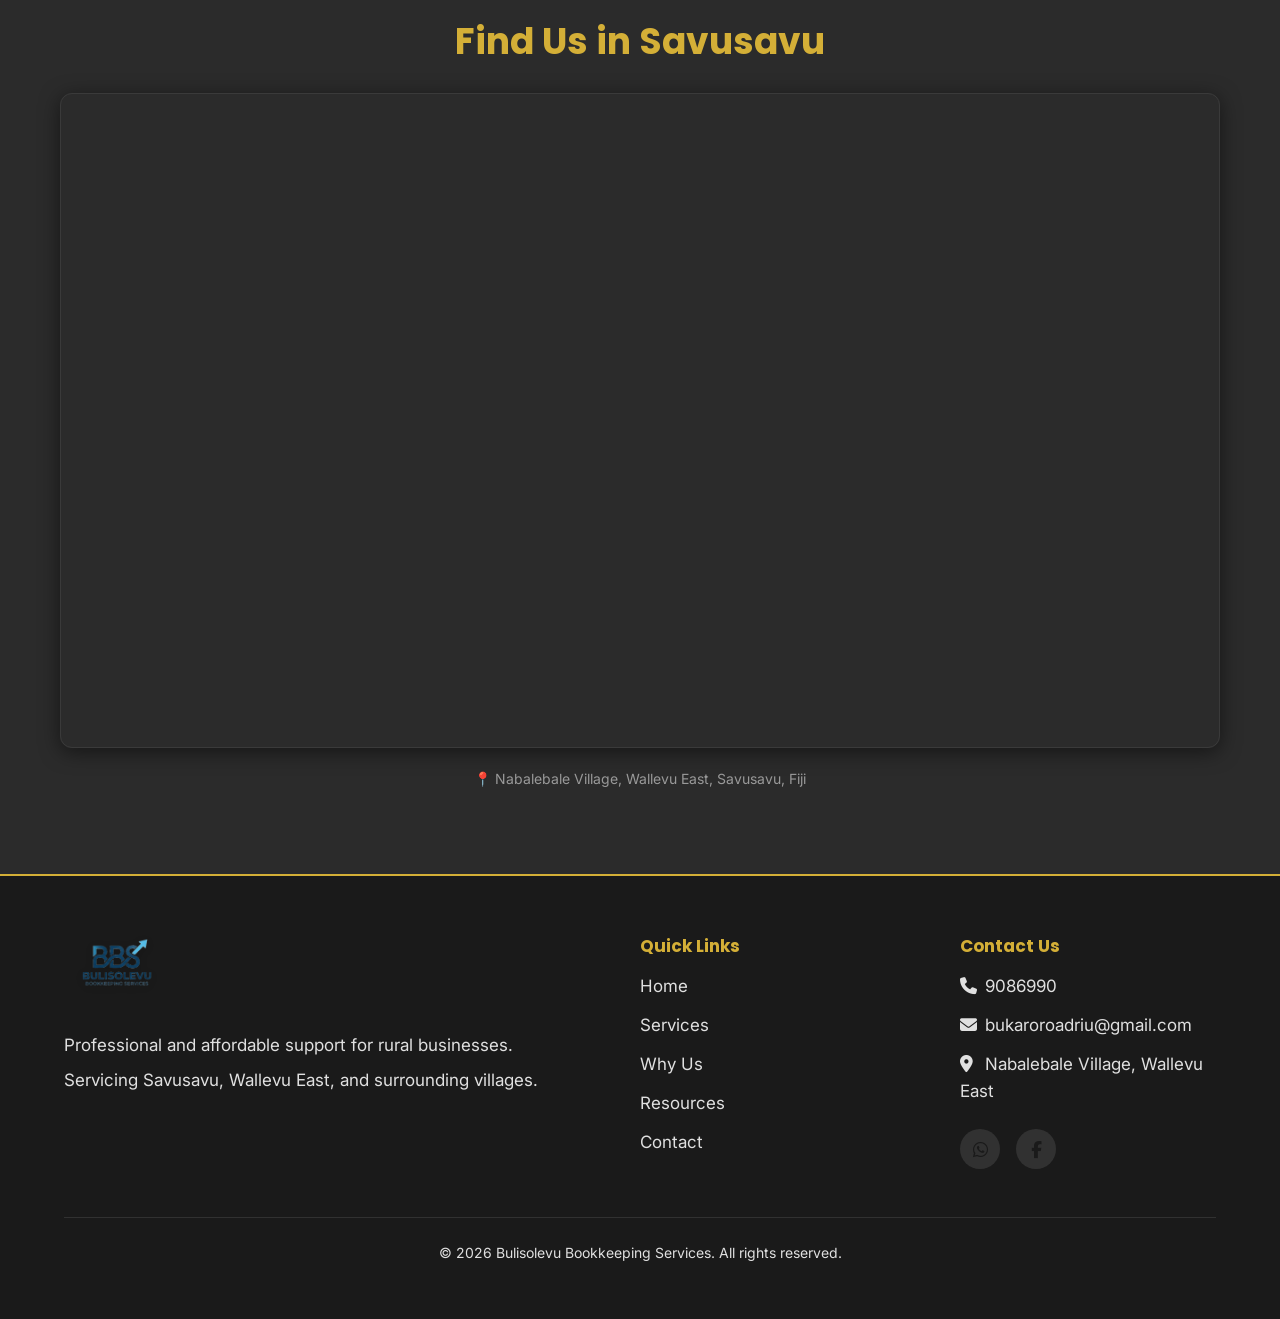
==== commit 6d8ec317: "Update logo to new BBS branding" ====
--- a/public/contact.html
+++ b/public/contact.html
@@ -9,14 +9,15 @@
     
     <link rel="stylesheet" href="https://cdnjs.cloudflare.com/ajax/libs/font-awesome/6.4.0/css/all.min.css">
     <link rel="stylesheet" href="./css/styles.css">
+    <link rel="icon" type="image/png" href="./assets/images/bbs-logo-favicon.png">
 </head>
 <body>
 
     <!-- Navigation -->
     <header class="navbar">
         <div class="container nav-container">
-            <a href="./index.html" class="logo">
-                <img src="./assets/images/bbs_logo.png" alt="BBS Logo" style="height: 60px; width: auto; object-fit: contain;">
+            <a href="./index.html" class="logo logo-link">
+                <img src="./assets/images/bbs-logo.png" alt="Bulisolevu Bookkeeping Services - BBS" class="logo-img" width="120" height="48">
             </a>
             <button class="mobile-menu-btn" aria-label="Toggle menu">
                 <i class="fas fa-bars"></i>
@@ -193,7 +194,7 @@
             <div class="footer-grid">
                 <div class="footer-col">
                     <div class="logo" style="margin-bottom: 1rem;">
-                        <img src="./assets/images/bbs_logo.png" alt="BBS Logo" class="footer-logo" style="height: 60px; width: auto; object-fit: contain;">
+                        <img src="./assets/images/bbs-logo.png" alt="Bulisolevu Bookkeeping Services - BBS" class="footer-logo" width="150" height="60">
                     </div>
                     <p style="margin-bottom: 0.5rem;">Professional and affordable support for rural businesses.</p>
                     <p>Servicing Savusavu, Wallevu East, and surrounding villages.</p>
--- a/public/css/styles.css
+++ b/public/css/styles.css
@@ -513,7 +513,69 @@
 }
 
 .footer-logo {
-  filter: brightness(0) invert(1);  /* Make logo white */
+  height: 60px;
+  width: auto;
+  margin-bottom: 20px;
+  object-fit: contain;
+  
+  /* Enhance visibility on dark footer */
+  filter: brightness(1.1) drop-shadow(0 2px 4px rgba(0,0,0,0.2));
+  opacity: 0.95;
+}
+
+/* Navigation Logo */
+.logo-link {
+  display: inline-block;
+  padding: 8px;
+  transition: opacity 0.2s ease;
+}
+
+.logo-link:hover {
+  opacity: 0.85;
+}
+
+.logo-img {
+  width: auto;
+  display: block;
+  object-fit: contain;
+  
+  /* Clean rendering */
+  image-rendering: -webkit-optimize-contrast;
+  image-rendering: crisp-edges;
+  
+  /* Remove any white artifacts on dark background */
+  filter: drop-shadow(0 0 1px rgba(0,0,0,0.1));
+  mix-blend-mode: screen; /* Optional depending on artifacts */
+  
+  /* Responsive sizing */
+  max-width: 100%;
+  height: auto;
+  min-height: 40px;
+  max-height: 48px;
+}
+
+@media (max-width: 768px) {
+  .logo-img {
+    height: 40px;
+  }
+}
+
+@media (max-width: 374px) {
+  .logo-img {
+    max-height: 36px;
+  }
+}
+
+@media (min-width: 768px) and (max-width: 1024px) {
+  .logo-img {
+    height: 44px;
+  }
+}
+
+@media (min-width: 1400px) {
+  .logo-img {
+    height: 52px;
+  }
 }
 
 .footer-heading {
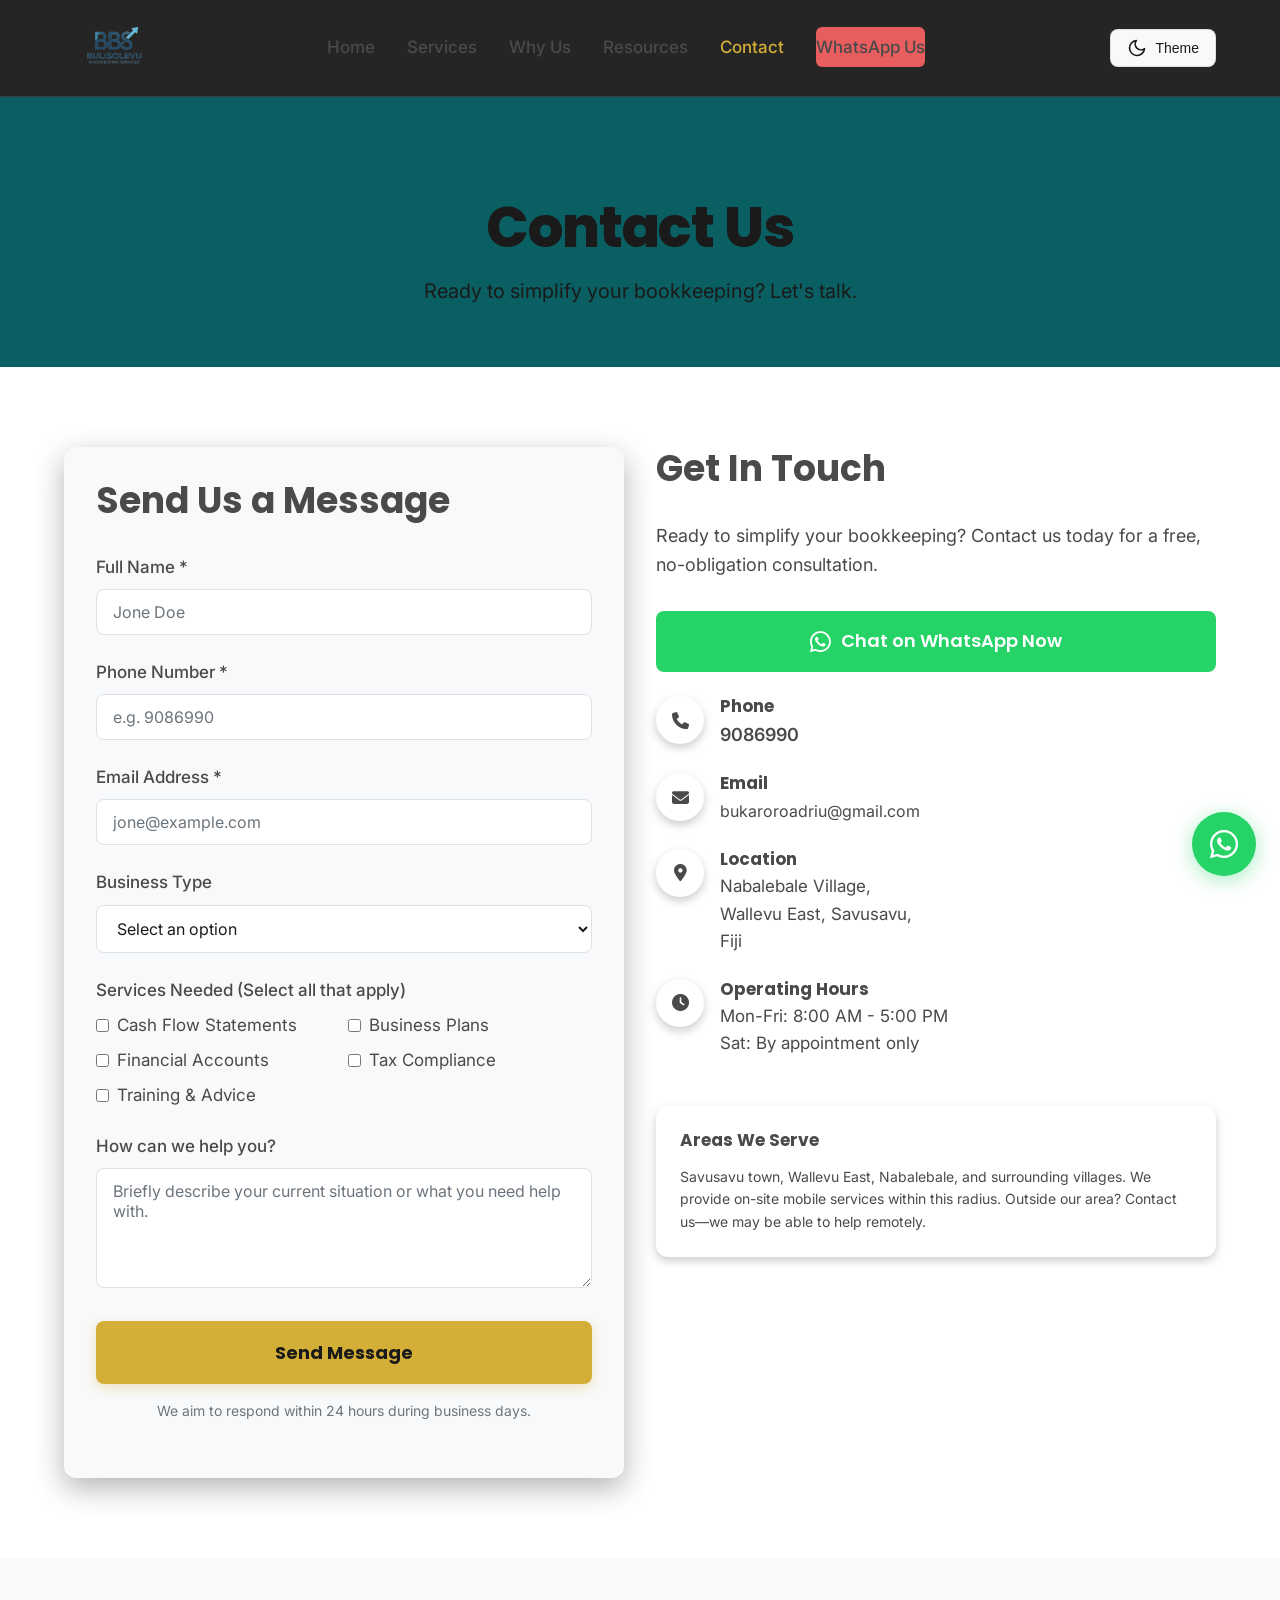
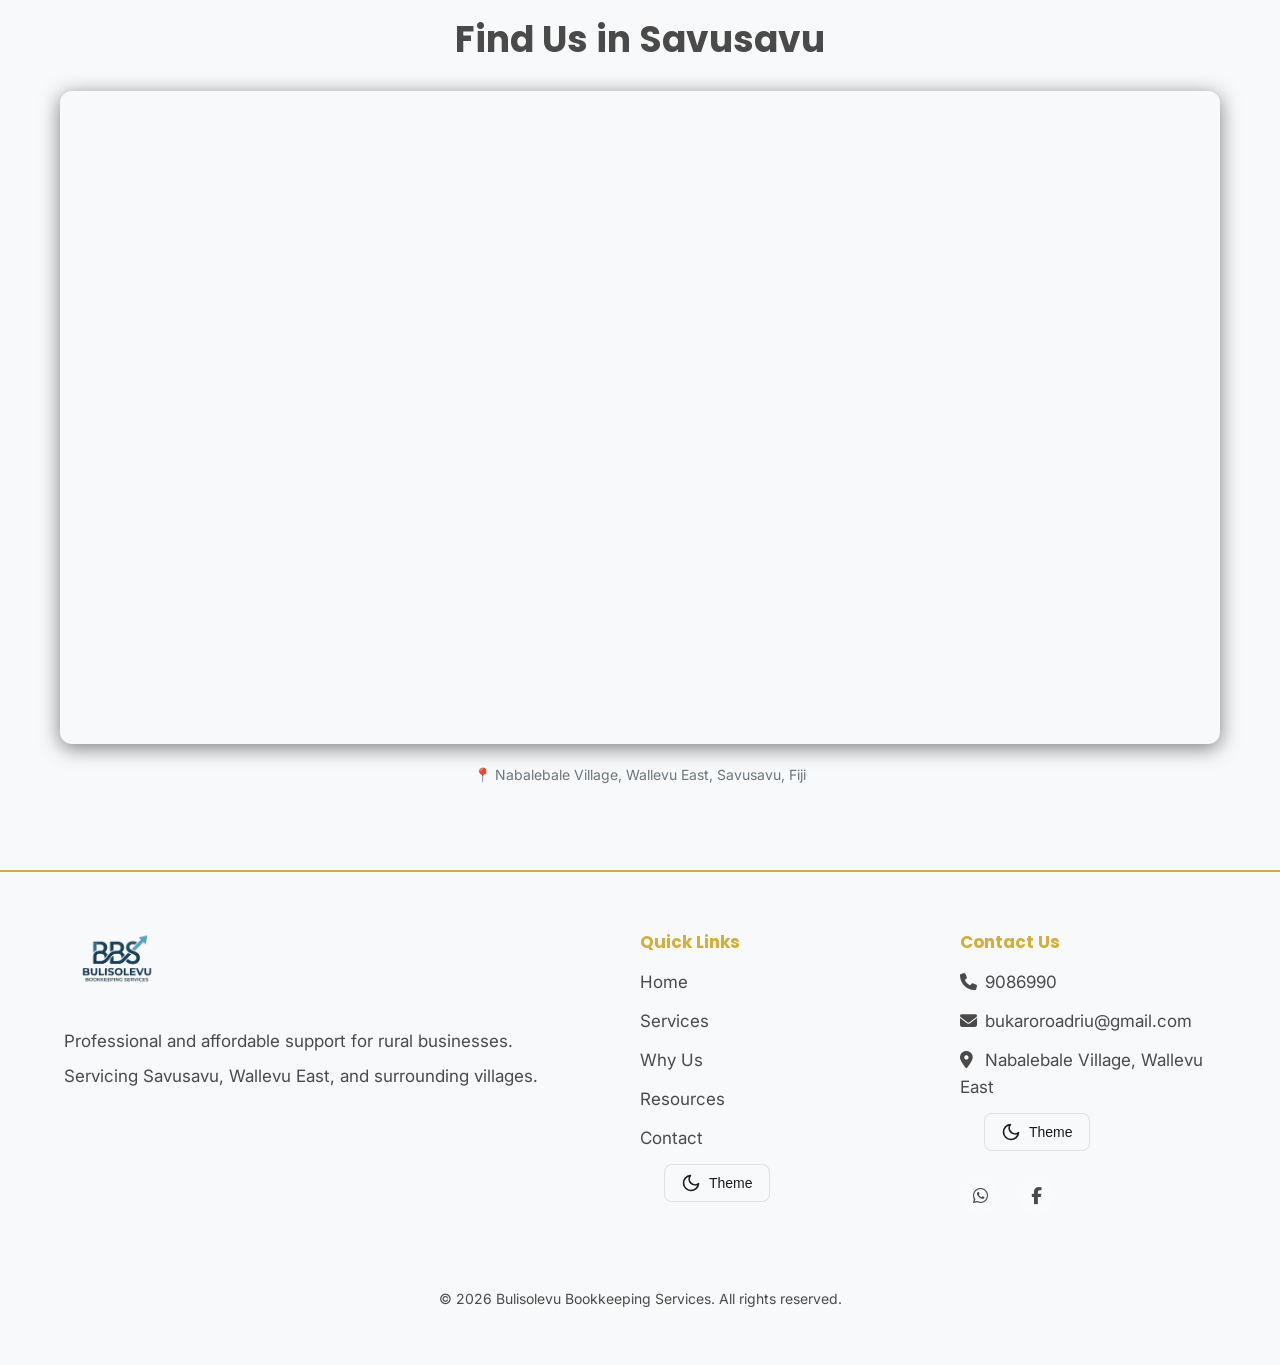
==== commit d75254db: "Implement dual-theme system with light/dark toggle" ====
--- a/public/contact.html
+++ b/public/contact.html
@@ -30,6 +30,14 @@
                 <li><a href="./contact.html" class="active">Contact</a></li>
                 <li><a href="https://wa.me/6799086990" class="nav-cta-button">WhatsApp Us</a></li>
             </ul>
+            <div class="theme-toggle-container">
+                <button id="theme-toggle" class="theme-toggle-btn" aria-label="Toggle theme">
+                    <svg class="theme-icon sun-icon" xmlns="http://www.w3.org/2000/svg" width="24" height="24" viewBox="0 0 24 24" fill="none" stroke="currentColor" stroke-width="2" stroke-linecap="round" stroke-linejoin="round"><circle cx="12" cy="12" r="5"></circle><line x1="12" y1="1" x2="12" y2="3"></line><line x1="12" y1="21" x2="12" y2="23"></line><line x1="4.22" y1="4.22" x2="5.64" y2="5.64"></line><line x1="18.36" y1="18.36" x2="19.78" y2="19.78"></line><line x1="1" y1="12" x2="3" y2="12"></line><line x1="21" y1="12" x2="23" y2="12"></line><line x1="4.22" y1="19.78" x2="5.64" y2="18.36"></line><line x1="18.36" y1="5.64" x2="19.78" y2="4.22"></line></svg>
+                    <svg class="theme-icon moon-icon" xmlns="http://www.w3.org/2000/svg" width="24" height="24" viewBox="0 0 24 24" fill="none" stroke="currentColor" stroke-width="2" stroke-linecap="round" stroke-linejoin="round"><path d="M21 12.79A9 9 0 1 1 11.21 3 7 7 0 0 0 21 12.79z"></path></svg>
+                    <span class="theme-toggle-label">Theme</span>
+                </button>
+            </div>
+
         </div>
     </header>
 
@@ -208,6 +216,14 @@
                         <li><a href="./resources.html" class="footer-link">Resources</a></li>
                         <li><a href="./contact.html" class="footer-link">Contact</a></li>
                     </ul>
+            <div class="theme-toggle-container">
+                <button id="theme-toggle" class="theme-toggle-btn" aria-label="Toggle theme">
+                    <svg class="theme-icon sun-icon" xmlns="http://www.w3.org/2000/svg" width="24" height="24" viewBox="0 0 24 24" fill="none" stroke="currentColor" stroke-width="2" stroke-linecap="round" stroke-linejoin="round"><circle cx="12" cy="12" r="5"></circle><line x1="12" y1="1" x2="12" y2="3"></line><line x1="12" y1="21" x2="12" y2="23"></line><line x1="4.22" y1="4.22" x2="5.64" y2="5.64"></line><line x1="18.36" y1="18.36" x2="19.78" y2="19.78"></line><line x1="1" y1="12" x2="3" y2="12"></line><line x1="21" y1="12" x2="23" y2="12"></line><line x1="4.22" y1="19.78" x2="5.64" y2="18.36"></line><line x1="18.36" y1="5.64" x2="19.78" y2="4.22"></line></svg>
+                    <svg class="theme-icon moon-icon" xmlns="http://www.w3.org/2000/svg" width="24" height="24" viewBox="0 0 24 24" fill="none" stroke="currentColor" stroke-width="2" stroke-linecap="round" stroke-linejoin="round"><path d="M21 12.79A9 9 0 1 1 11.21 3 7 7 0 0 0 21 12.79z"></path></svg>
+                    <span class="theme-toggle-label">Theme</span>
+                </button>
+            </div>
+
                 </div>
                 <div class="footer-col">
                     <h4 class="footer-heading">Contact Us</h4>
@@ -216,6 +232,14 @@
                         <li><i class="fas fa-envelope" style="width: 20px;"></i> <a href="mailto:bukaroroadriu@gmail.com" class="footer-link">bukaroroadriu@gmail.com</a></li>
                         <li><i class="fas fa-map-marker-alt" style="width: 20px;"></i> Nabalebale Village, Wallevu East</li>
                     </ul>
+            <div class="theme-toggle-container">
+                <button id="theme-toggle" class="theme-toggle-btn" aria-label="Toggle theme">
+                    <svg class="theme-icon sun-icon" xmlns="http://www.w3.org/2000/svg" width="24" height="24" viewBox="0 0 24 24" fill="none" stroke="currentColor" stroke-width="2" stroke-linecap="round" stroke-linejoin="round"><circle cx="12" cy="12" r="5"></circle><line x1="12" y1="1" x2="12" y2="3"></line><line x1="12" y1="21" x2="12" y2="23"></line><line x1="4.22" y1="4.22" x2="5.64" y2="5.64"></line><line x1="18.36" y1="18.36" x2="19.78" y2="19.78"></line><line x1="1" y1="12" x2="3" y2="12"></line><line x1="21" y1="12" x2="23" y2="12"></line><line x1="4.22" y1="19.78" x2="5.64" y2="18.36"></line><line x1="18.36" y1="5.64" x2="19.78" y2="4.22"></line></svg>
+                    <svg class="theme-icon moon-icon" xmlns="http://www.w3.org/2000/svg" width="24" height="24" viewBox="0 0 24 24" fill="none" stroke="currentColor" stroke-width="2" stroke-linecap="round" stroke-linejoin="round"><path d="M21 12.79A9 9 0 1 1 11.21 3 7 7 0 0 0 21 12.79z"></path></svg>
+                    <span class="theme-toggle-label">Theme</span>
+                </button>
+            </div>
+
                     <div class="footer-social">
                         <a href="https://wa.me/6799086990"><i class="fab fa-whatsapp"></i></a>
                         <a href="https://www.facebook.com/profile.php?id=100014036929391"><i class="fab fa-facebook-f"></i></a>
--- a/public/css/styles.css
+++ b/public/css/styles.css
@@ -4,31 +4,32 @@
 
 @import url('https://fonts.googleapis.com/css2?family=Inter:wght@400;500;600&family=Poppins:wght@600;700;800&display=swap');
 
+/* ================================
+   THEME VARIABLES
+   ================================ */
+
+/* DEFAULT: LIGHT THEME (loads first) */
 :root {
   /* Backgrounds */
-  --obsidian: #1A1A1A;           /* Main dark background */
-  --charcoal: #2B2B2B;           /* Card backgrounds, elevated surfaces */
-  --slate: #3A3A3A;              /* Borders, subtle dividers */
-
-  /* Accents - BOLD not pastel */
-  --fiji-gold: #D4AF37;          /* Primary CTA, highlights, premium feel */
-  --deep-ocean: #0D7377;         /* Keep your teal but DARKER, for secondary elements */
-  --sunset-coral: #FF6B6B;       /* Keep coral for WhatsApp, urgency */
-
+  --bg-primary: #FFFFFF;
+  --bg-secondary: #F8F9FA;
+  --bg-tertiary: #E9ECEF;
+  
+  /* Accents */
+  --accent-gold: #D4AF37;
+  --accent-ocean: #0A5F62;
+  --accent-coral: #E85D5D;
+  
   /* Text */
-  --text-white: #FFFFFF;         /* Headlines, primary text on dark */
-  --text-light: #E0E0E0;         /* Body text on dark */
-  --text-muted: #999999;         /* Secondary info, labels */
-
-  /* Aliases for old variables to prevent breaking existing HTML classes that rely on them */
-  --primary: var(--deep-ocean);
-  --secondary: var(--sunset-coral);
-  --neutral-light: var(--charcoal);
-  --neutral-dark: #111111;
-  --white: var(--obsidian); /* Body background fallback */
-  --success: #25D366;
-  --text-primary: var(--text-white);
-  --text-secondary: var(--text-light);
+  --text-primary: #1A1A1A;
+  --text-secondary: #4A4A4A;
+  --text-muted: #6C757D;
+  
+  /* UI */
+  --nav-bg: rgba(255, 255, 255, 0.95);
+  --card-shadow: 0 4px 20px rgba(0, 0, 0, 0.08);
+  --border-color: rgba(0, 0, 0, 0.1);
+  --hero-overlay: rgba(255, 255, 255, 0.85);
 
   /* Typography */
   --font-heading: 'Poppins', sans-serif;
@@ -39,6 +40,34 @@
   --radius-card: 12px;
   --radius-button: 8px;
   --transition: all 0.3s ease;
+  
+  --text-contrast-ratio: 4.5;
+}
+
+/* DARK THEME (user toggles to this) */
+:root[data-theme="dark"] {
+  /* Backgrounds */
+  --bg-primary: #1A1A1A;
+  --bg-secondary: #2B2B2B;
+  --bg-tertiary: #3A3A3A;
+  
+  /* Accents - SAME GOLD */
+  --accent-gold: #D4AF37;
+  --accent-ocean: #0D7377;
+  --accent-coral: #FF6B6B;
+  
+  /* Text */
+  --text-primary: #FFFFFF;
+  --text-secondary: #E0E0E0;
+  --text-muted: #999999;
+  
+  /* UI */
+  --nav-bg: rgba(26, 26, 26, 0.95);
+  --card-shadow: 0 8px 30px rgba(0, 0, 0, 0.3);
+  --border-color: rgba(255, 255, 255, 0.1);
+  --hero-overlay: rgba(26, 26, 26, 0.85);
+  
+  --text-contrast-ratio: 7;
 }
 
 /* ==========================================================================
@@ -56,17 +85,18 @@
 
 body {
   font-family: var(--font-body);
-  color: var(--text-light);
-  background-color: var(--obsidian);
+  color: var(--text-secondary);
+  background-color: var(--bg-primary);
   line-height: 1.6;
   font-size: 17px;
   -webkit-font-smoothing: antialiased;
+  transition: background-color 0.3s ease, color 0.3s ease;
 }
 
 /* Typography */
 h1, h2, h3, h4, h5, h6 {
   font-family: var(--font-heading);
-  color: var(--text-white);
+  color: var(--text-primary);
   font-weight: 700;
   line-height: 1.2;
   margin-bottom: 1rem;
@@ -90,11 +120,11 @@
 
 p {
   margin-bottom: 1.5rem;
-  color: var(--text-light);
+  color: var(--text-secondary);
 }
 
 a {
-  color: var(--fiji-gold);
+  color: var(--accent-gold);
   text-decoration: none;
   transition: var(--transition);
 }
@@ -167,7 +197,7 @@
 }
 
 .btn-primary {
-  background-color: var(--fiji-gold);
+  background-color: var(--accent-gold);
   color: #1A1A1A;
   box-shadow: 0 4px 6px rgba(212, 175, 55, 0.2);
 }
@@ -181,19 +211,19 @@
 
 .btn-secondary {
   background-color: transparent;
-  color: var(--fiji-gold);
-  border: 2px solid var(--fiji-gold);
+  color: var(--accent-gold);
+  border: 2px solid var(--accent-gold);
 }
 
 .btn-secondary:hover {
-  background-color: var(--fiji-gold);
+  background-color: var(--accent-gold);
   color: #1A1A1A;
 }
 
 /* Primary Gold Button */
 .btn-primary-gold {
   display: inline-block;
-  background: var(--fiji-gold);
+  background: var(--accent-gold);
   color: #1A1A1A;  /* Dark text on gold */
   font-family: var(--font-heading);
   font-weight: 700;
@@ -221,12 +251,12 @@
 }
 
 .link-secondary:hover {
-  color: var(--fiji-gold);
+  color: var(--accent-gold);
 }
 
 /* Old Cards */
 .card {
-  background: var(--charcoal);
+  background: var(--bg-secondary);
   border-radius: var(--radius-card);
   padding: 2rem;
   box-shadow: 0 10px 30px rgba(0, 0, 0, 0.3);
@@ -234,39 +264,39 @@
   height: 100%;
   display: flex;
   flex-direction: column;
-  border: 1px solid var(--slate);
+  border: 1px solid var(--bg-tertiary);
 }
 
 .card:hover {
   transform: translateY(-5px);
   box-shadow: 0 15px 40px rgba(0, 0, 0, 0.4);
-  border-color: var(--fiji-gold);
+  border-color: var(--accent-gold);
 }
 
 .card-icon {
   width: 64px;
   height: 64px;
-  background-color: var(--obsidian);
+  background-color: var(--bg-primary);
   border-radius: 50%;
   display: flex;
   align-items: center;
   justify-content: center;
   margin-bottom: 1.5rem;
-  color: var(--fiji-gold);
+  color: var(--accent-gold);
   font-size: 24px;
-  border: 1px solid var(--slate);
+  border: 1px solid var(--bg-tertiary);
 }
 
 .card-title {
   font-size: 20px;
   margin-bottom: 1rem;
-  color: var(--text-white);
+  color: var(--text-primary);
 }
 
 /* Full-width Service Blocks */
 .service-block {
-  background: var(--charcoal);
-  border-left: 4px solid var(--fiji-gold);
+  background: var(--bg-secondary);
+  border-left: 4px solid var(--accent-gold);
   padding: 40px;
   margin-bottom: 20px;
   border-radius: 8px;
@@ -275,12 +305,12 @@
 
 .service-block:hover {
   transform: translateX(8px);
-  border-left-color: var(--sunset-coral);
+  border-left-color: var(--accent-coral);
   box-shadow: 0 8px 30px rgba(0, 0, 0, 0.3);
 }
 
 .service-title {
-  color: var(--text-white);
+  color: var(--text-primary);
   font-size: 24px;
   font-family: var(--font-heading);
   font-weight: 700;
@@ -288,7 +318,7 @@
 }
 
 .service-description {
-  color: var(--text-light);
+  color: var(--text-secondary);
   font-size: 17px;
   line-height: 1.6;
   margin-bottom: 20px;
@@ -303,21 +333,21 @@
 }
 
 .service-price {
-  color: var(--fiji-gold);
+  color: var(--accent-gold);
   font-weight: 600;
 }
 
 /* Background Utilities */
-.bg-light { background-color: var(--charcoal); }
-.bg-dark { background-color: var(--neutral-dark); color: var(--text-white); }
-.bg-primary { background-color: var(--deep-ocean); color: var(--text-white); }
-.bg-white { background-color: var(--obsidian); }
+.bg-light { background-color: var(--bg-secondary); }
+.bg-dark { background-color: var(--neutral-dark); color: var(--text-primary); }
+.bg-primary { background-color: var(--accent-ocean); color: var(--text-primary); }
+.bg-white { background-color: var(--bg-primary); }
 
 /* Text Utilities */
 .text-center { text-align: center; }
-.text-primary { color: var(--fiji-gold); }
-.text-secondary { color: var(--sunset-coral); }
-.text-white { color: var(--text-white); }
+.text-primary { color: var(--accent-gold); }
+.text-secondary { color: var(--accent-coral); }
+.text-white { color: var(--text-primary); }
 
 /* ==========================================================================
    Header & Navigation
@@ -341,7 +371,7 @@
 .logo {
   font-family: var(--font-heading);
   font-size: 24px;
-  color: var(--text-white);
+  color: var(--text-primary);
   display: flex;
   align-items: center;
   gap: 10px;
@@ -355,18 +385,18 @@
 }
 
 .nav-links a {
-  color: var(--text-light);
+  color: var(--text-secondary);
   font-weight: 500;
   padding: 10px 0;
   transition: color 0.2s;
 }
 
 .nav-links a:hover, .nav-links a.active {
-  color: var(--fiji-gold);
+  color: var(--accent-gold);
 }
 
 .nav-cta-button {
-  background: var(--sunset-coral);
+  background: var(--accent-coral);
   color: white;
   padding: 10px 24px;
   border-radius: 6px;
@@ -383,7 +413,7 @@
   border: none;
   font-size: 24px;
   cursor: pointer;
-  color: var(--text-white);
+  color: var(--text-primary);
   padding: 10px;
 }
 
@@ -394,11 +424,11 @@
     top: 100%;
     left: 0;
     right: 0;
-    background: var(--obsidian);
+    background: var(--bg-primary);
     flex-direction: column;
     padding: 2rem;
     box-shadow: 0 10px 20px rgba(0, 0, 0, 0.5);
-    border-bottom: 1px solid var(--slate);
+    border-bottom: 1px solid var(--bg-tertiary);
   }
   
   .nav-links.active {
@@ -439,7 +469,7 @@
 }
 
 .hero-eyebrow {
-  color: var(--fiji-gold);
+  color: var(--accent-gold);
   font-size: 14px;
   font-weight: 600;
   text-transform: uppercase;
@@ -448,7 +478,7 @@
 }
 
 .hero-headline {
-  color: var(--text-white);
+  color: var(--text-primary);
   font-size: 56px;
   font-weight: 800;
   line-height: 1.1;
@@ -456,7 +486,7 @@
 }
 
 .hero-subheadline {
-  color: var(--text-light);
+  color: var(--text-secondary);
   font-size: 20px;
   line-height: 1.6;
   margin-bottom: 40px;
@@ -473,7 +503,7 @@
 }
 
 .hero-trust-signals li {
-  color: var(--text-light);
+  color: var(--text-secondary);
   font-size: 15px;
 }
 
@@ -507,9 +537,9 @@
    ========================================================================== */
 .footer {
   background: #1A1A1A;
-  border-top: 2px solid var(--fiji-gold);
+  border-top: 2px solid var(--accent-gold);
   padding: 60px 20px 30px;
-  color: var(--text-light);
+  color: var(--text-secondary);
 }
 
 .footer-logo {
@@ -579,20 +609,20 @@
 }
 
 .footer-heading {
-  color: var(--fiji-gold);
+  color: var(--accent-gold);
   font-family: var(--font-heading);
   font-weight: 700;
   margin-bottom: 16px;
 }
 
 .footer-link {
-  color: var(--text-light);
+  color: var(--text-secondary);
   transition: color 0.2s;
   text-decoration: none;
 }
 
 .footer-link:hover {
-  color: var(--fiji-gold);
+  color: var(--accent-gold);
 }
 
 .footer-bottom {
@@ -647,8 +677,8 @@
 }
 
 .footer-social a:hover {
-  background: var(--fiji-gold);
-  color: var(--obsidian);
+  background: var(--accent-gold);
+  color: var(--bg-primary);
 }
 
 /* ==========================================================================
@@ -693,19 +723,19 @@
   display: block;
   margin-bottom: 0.5rem;
   font-weight: 500;
-  color: var(--text-white);
+  color: var(--text-primary);
 }
 
 .form-control {
   width: 100%;
   padding: 12px 16px;
-  border: 1px solid var(--slate);
+  border: 1px solid var(--bg-tertiary);
   border-radius: var(--radius-button);
   font-family: var(--font-body);
   font-size: 16px;
   transition: var(--transition);
-  background-color: var(--charcoal);
-  color: var(--text-white);
+  background-color: var(--bg-secondary);
+  color: var(--text-primary);
 }
 
 .form-control::placeholder {
@@ -714,7 +744,7 @@
 
 .form-control:focus {
   outline: none;
-  border-color: var(--fiji-gold);
+  border-color: var(--accent-gold);
   box-shadow: 0 0 0 3px rgba(212, 175, 55, 0.1);
 }
 
@@ -729,25 +759,25 @@
 .trust-signals .card {
   text-align: center;
   align-items: center;
-  border: 1px solid var(--slate);
-  background: var(--charcoal);
+  border: 1px solid var(--bg-tertiary);
+  background: var(--bg-secondary);
   padding: 2rem;
 }
 
 .trust-signals .card:hover {
-  border-color: var(--fiji-gold);
+  border-color: var(--accent-gold);
 }
 
 .testimonial {
-  background: var(--charcoal);
-  border-left: 4px solid var(--deep-ocean);
+  background: var(--bg-secondary);
+  border-left: 4px solid var(--accent-ocean);
   padding: 32px;
   margin-bottom: 24px;
   border-radius: 8px;
 }
 
 .testimonial-quote {
-  color: var(--text-light);
+  color: var(--text-secondary);
   font-size: 18px;
   font-style: italic;
   line-height: 1.7;
@@ -755,7 +785,7 @@
 }
 
 .testimonial-author {
-  color: var(--fiji-gold);
+  color: var(--accent-gold);
   font-weight: 600;
   font-size: 16px;
 }
@@ -766,7 +796,7 @@
 }
 
 .rating {
-  color: var(--fiji-gold);
+  color: var(--accent-gold);
   margin-bottom: 1rem;
 }
 
@@ -801,27 +831,27 @@
 
 .faq-item {
   margin-bottom: 1rem;
-  border: 1px solid var(--slate);
+  border: 1px solid var(--bg-tertiary);
   border-radius: var(--radius-button);
   overflow: hidden;
 }
 
 .faq-question {
   padding: 1rem 1.5rem;
-  background: var(--charcoal);
+  background: var(--bg-secondary);
   cursor: pointer;
   display: flex;
   justify-content: space-between;
   align-items: center;
   font-weight: 600;
-  color: var(--text-white);
+  color: var(--text-primary);
 }
 
 .faq-answer {
   padding: 0 1.5rem;
   max-height: 0;
   overflow: hidden;
-  background: var(--obsidian);
+  background: var(--bg-primary);
   transition: max-height 0.3s ease, padding 0.3s ease;
 }
 
@@ -833,10 +863,195 @@
 .price-badge {
   display: inline-block;
   background: rgba(212, 175, 55, 0.1);
-  color: var(--fiji-gold);
+  color: var(--accent-gold);
   padding: 4px 12px;
   border-radius: 20px;
   font-weight: 600;
   font-size: 14px;
   margin-top: 10px;
 }
+
+/* ================================
+   THEME TOGGLE STYLING
+   ================================ */
+
+.theme-toggle-container {
+  display: flex;
+  align-items: center;
+  margin-left: 24px;
+}
+
+.theme-toggle-btn {
+  display: flex;
+  align-items: center;
+  gap: 8px;
+  background: var(--bg-secondary);
+  border: 1px solid var(--border-color);
+  border-radius: 8px;
+  padding: 8px 16px;
+  cursor: pointer;
+  transition: all 0.3s ease;
+  color: var(--text-primary);
+  font-size: 14px;
+  font-weight: 500;
+}
+
+.theme-toggle-btn:hover {
+  background: var(--bg-tertiary);
+  border-color: var(--accent-gold);
+  transform: translateY(-1px);
+}
+
+.theme-toggle-btn:active {
+  transform: translateY(0);
+}
+
+/* Theme Icons */
+.theme-icon {
+  width: 20px;
+  height: 20px;
+  transition: transform 0.3s ease;
+}
+
+/* Show/Hide Icons Based on Theme */
+:root .sun-icon {
+  display: none;
+}
+
+:root .moon-icon {
+  display: block;
+}
+
+:root[data-theme="dark"] .sun-icon {
+  display: block;
+}
+
+:root[data-theme="dark"] .moon-icon {
+  display: none;
+}
+
+.theme-toggle-btn:hover .theme-icon {
+  transform: rotate(20deg);
+}
+
+@media (max-width: 768px) {
+  .theme-toggle-label {
+    display: none;
+  }
+  
+  .theme-toggle-btn {
+    padding: 10px;
+    border-radius: 50%;
+    width: 44px;
+    height: 44px;
+    justify-content: center;
+  }
+  
+  .theme-toggle-container {
+    margin-left: 12px;
+  }
+}
+
+/* ================================
+   LIGHT THEME SPECIFIC STYLES
+   ================================ */
+
+/* Hero Section - Light Mode */
+:root[data-theme="light"] .hero {
+  background: linear-gradient(135deg, #FFFFFF 0%, #F8F9FA 100%);
+  position: relative;
+}
+
+:root[data-theme="light"] .hero::before {
+  content: '';
+  position: absolute;
+  inset: 0;
+  background: rgba(255, 255, 255, 0.85);
+  z-index: 1;
+}
+
+:root[data-theme="light"] .hero-content {
+  position: relative;
+  z-index: 2;
+}
+
+/* Navigation - Light Mode */
+:root[data-theme="light"] .navbar {
+  box-shadow: 0 2px 10px rgba(0, 0, 0, 0.05);
+}
+
+/* Buttons - Light Mode Adjustments */
+:root[data-theme="light"] .btn-primary-gold {
+  color: #1A1A1A;
+  box-shadow: 0 4px 12px rgba(212, 175, 55, 0.3);
+}
+
+:root[data-theme="light"] .btn-primary-gold:hover {
+  box-shadow: 0 6px 20px rgba(212, 175, 55, 0.4);
+}
+
+/* Cards - Light Mode */
+:root[data-theme="light"] .service-block,
+:root[data-theme="light"] .testimonial {
+  background: #FFFFFF;
+  border: 1px solid var(--border-color);
+}
+
+/* Footer - Light Mode */
+:root[data-theme="light"] .footer {
+  background: #F8F9FA;
+  border-top: 2px solid var(--accent-gold);
+}
+
+/* WhatsApp Float - Always Green */
+.whatsapp-float {
+  background: #25D366;
+}
+
+/* Logo - Light Mode (if needed) */
+:root[data-theme="light"] .footer-logo {
+  filter: brightness(0.9);
+}
+
+/* Form Elements - Light Mode */
+:root[data-theme="light"] input,
+:root[data-theme="light"] textarea,
+:root[data-theme="light"] select {
+  background: #FFFFFF;
+  border: 1px solid #DEE2E6;
+}
+
+:root[data-theme="light"] input::placeholder,
+:root[data-theme="light"] textarea::placeholder {
+  color: #6C757D;
+}
+
+/* ================================
+   THEME TRANSITION ANIMATION
+   ================================ */
+
+body.theme-transitioning,
+body.theme-transitioning * {
+  transition: background-color 0.3s ease, 
+              color 0.3s ease, 
+              border-color 0.3s ease,
+              box-shadow 0.3s ease !important;
+}
+
+* {
+  transition-property: background-color, color, border-color, box-shadow;
+  transition-duration: 0.3s;
+  transition-timing-function: ease;
+}
+
+img, video, iframe {
+  transition: none !important;
+}
+
+/* Focus indicators */
+button:focus-visible,
+a:focus-visible,
+input:focus-visible {
+  outline: 3px solid var(--accent-gold);
+  outline-offset: 2px;
+}
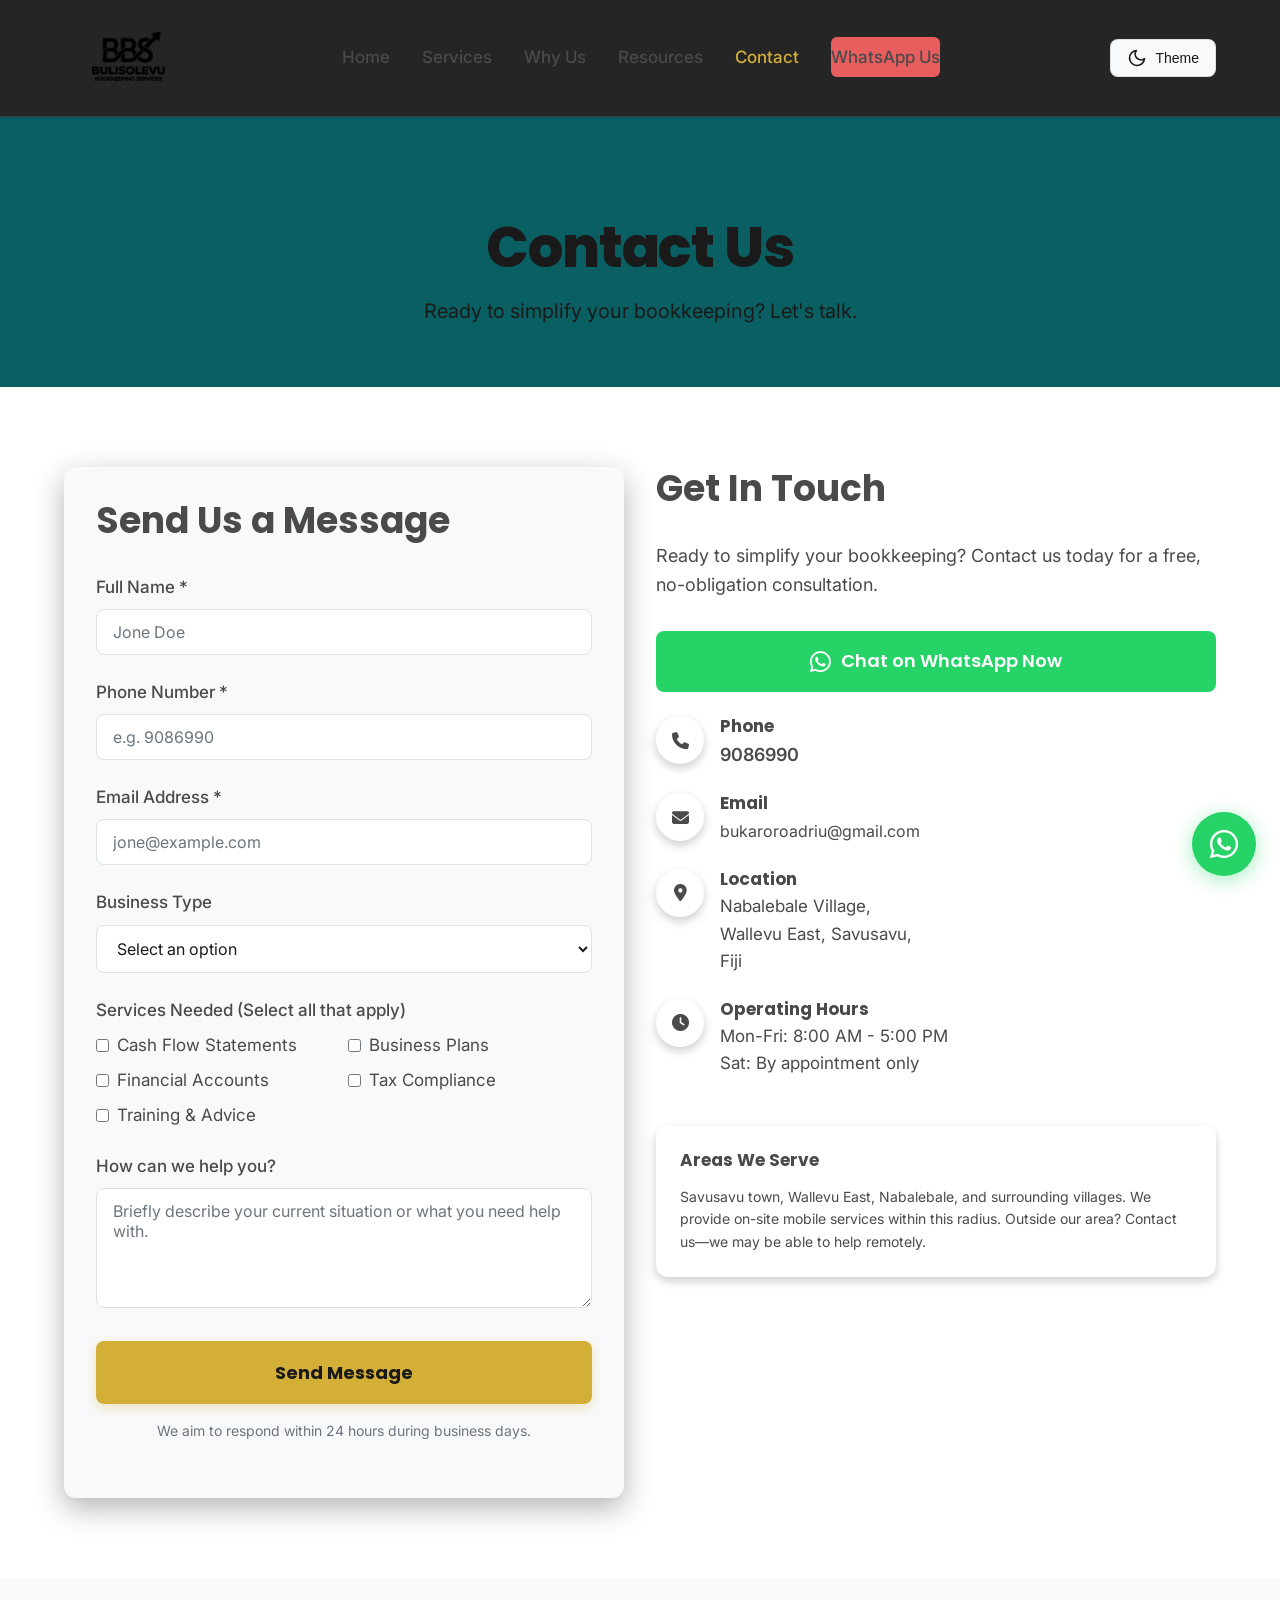
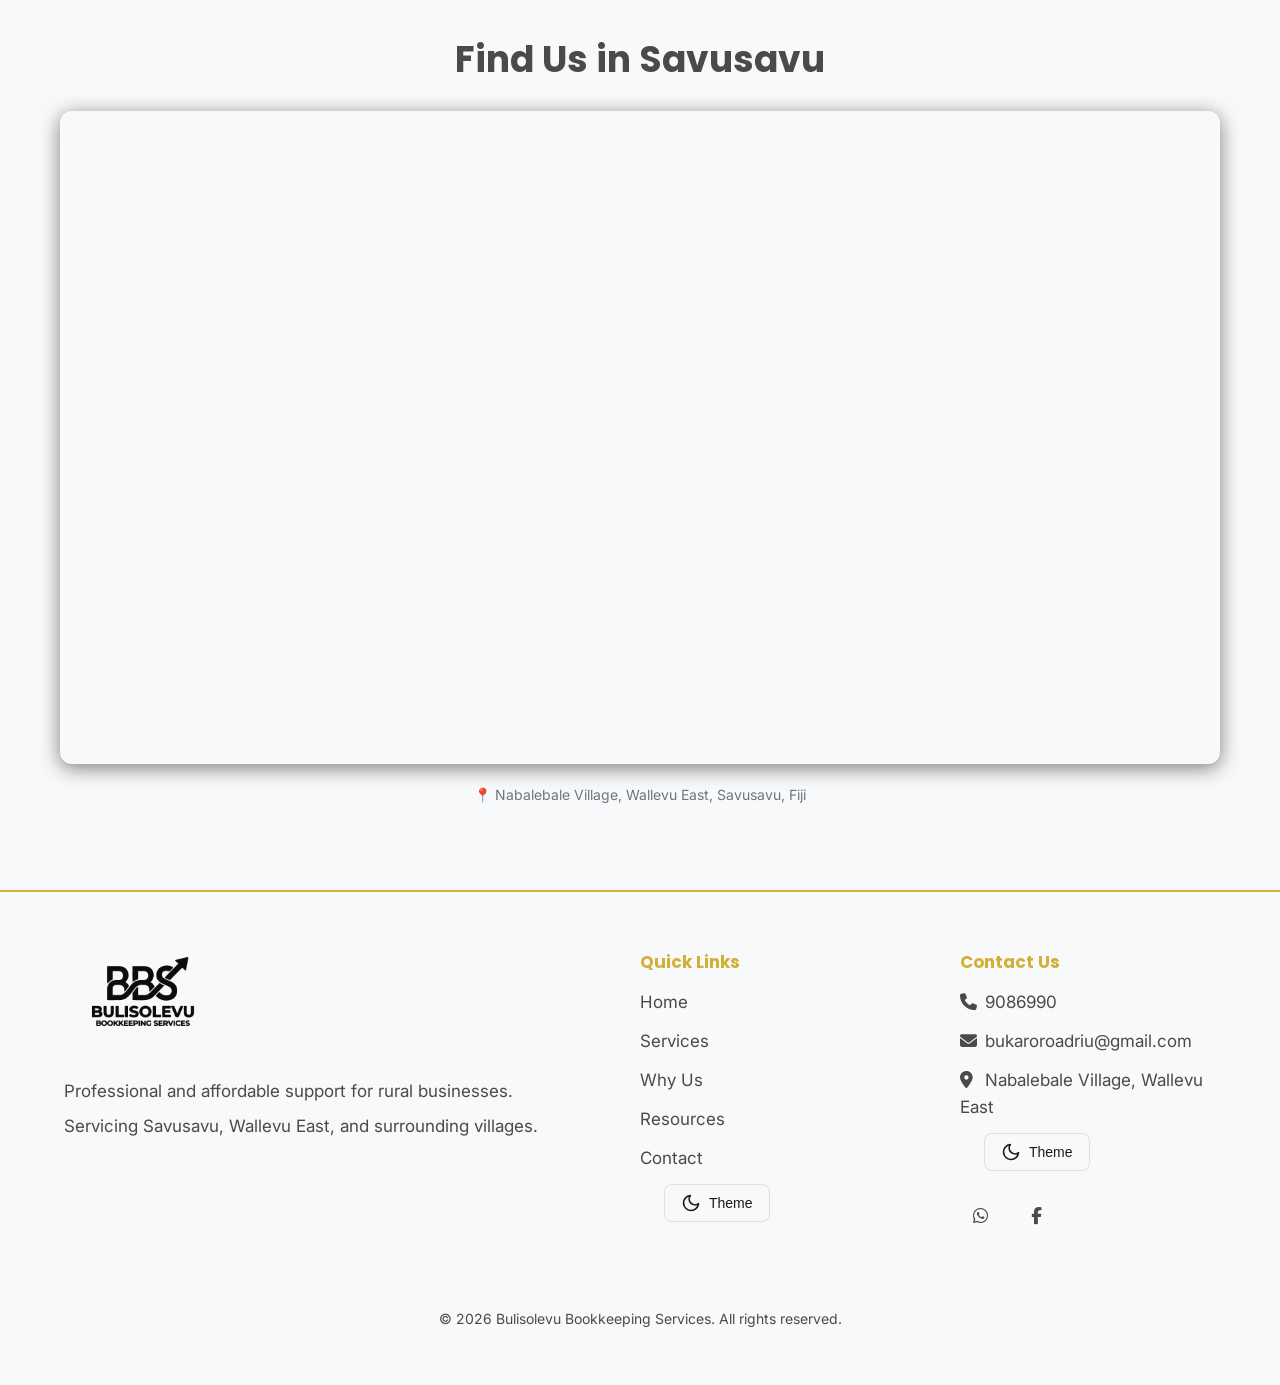
==== commit e3f35961: "Update logo to new white transparent version, increase size, configure invert filter for light mode" ====
--- a/public/contact.html
+++ b/public/contact.html
@@ -17,7 +17,7 @@
     <header class="navbar">
         <div class="container nav-container">
             <a href="./index.html" class="logo logo-link">
-                <img src="./assets/images/bbs-logo.png" alt="Bulisolevu Bookkeeping Services - BBS" class="logo-img" width="120" height="48">
+                <img src="./assets/images/bbs-logo.png" alt="Bulisolevu Bookkeeping Services - BBS" class="logo-img" width="150" height="84" style="margin-top: 4px;">
             </a>
             <button class="mobile-menu-btn" aria-label="Toggle menu">
                 <i class="fas fa-bars"></i>
@@ -202,7 +202,7 @@
             <div class="footer-grid">
                 <div class="footer-col">
                     <div class="logo" style="margin-bottom: 1rem;">
-                        <img src="./assets/images/bbs-logo.png" alt="Bulisolevu Bookkeeping Services - BBS" class="footer-logo" width="150" height="60">
+                        <img src="./assets/images/bbs-logo.png" alt="Bulisolevu Bookkeeping Services - BBS" class="footer-logo" width="180" height="100">
                     </div>
                     <p style="margin-bottom: 0.5rem;">Professional and affordable support for rural businesses.</p>
                     <p>Servicing Savusavu, Wallevu East, and surrounding villages.</p>
--- a/public/css/styles.css
+++ b/public/css/styles.css
@@ -14,17 +14,17 @@
   --bg-primary: #FFFFFF;
   --bg-secondary: #F8F9FA;
   --bg-tertiary: #E9ECEF;
-  
+
   /* Accents */
   --accent-gold: #D4AF37;
   --accent-ocean: #0A5F62;
   --accent-coral: #E85D5D;
-  
+
   /* Text */
   --text-primary: #1A1A1A;
   --text-secondary: #4A4A4A;
   --text-muted: #6C757D;
-  
+
   /* UI */
   --nav-bg: rgba(255, 255, 255, 0.95);
   --card-shadow: 0 4px 20px rgba(0, 0, 0, 0.08);
@@ -40,7 +40,7 @@
   --radius-card: 12px;
   --radius-button: 8px;
   --transition: all 0.3s ease;
-  
+
   --text-contrast-ratio: 4.5;
 }
 
@@ -50,23 +50,23 @@
   --bg-primary: #1A1A1A;
   --bg-secondary: #2B2B2B;
   --bg-tertiary: #3A3A3A;
-  
+
   /* Accents - SAME GOLD */
   --accent-gold: #D4AF37;
   --accent-ocean: #0D7377;
   --accent-coral: #FF6B6B;
-  
+
   /* Text */
   --text-primary: #FFFFFF;
   --text-secondary: #E0E0E0;
   --text-muted: #999999;
-  
+
   /* UI */
   --nav-bg: rgba(26, 26, 26, 0.95);
   --card-shadow: 0 8px 30px rgba(0, 0, 0, 0.3);
   --border-color: rgba(255, 255, 255, 0.1);
   --hero-overlay: rgba(26, 26, 26, 0.85);
-  
+
   --text-contrast-ratio: 7;
 }
 
@@ -94,7 +94,12 @@
 }
 
 /* Typography */
-h1, h2, h3, h4, h5, h6 {
+h1,
+h2,
+h3,
+h4,
+h5,
+h6 {
   font-family: var(--font-heading);
   color: var(--text-primary);
   font-weight: 700;
@@ -109,13 +114,26 @@
   letter-spacing: -0.02em;
 }
 
-h2 { font-size: 36px; }
-h3 { font-size: 24px; }
+h2 {
+  font-size: 36px;
+}
+
+h3 {
+  font-size: 24px;
+}
 
 @media (max-width: 768px) {
-  h1 { font-size: 36px; }
-  h2 { font-size: 28px; }
-  h3 { font-size: 20px; }
+  h1 {
+    font-size: 36px;
+  }
+
+  h2 {
+    font-size: 28px;
+  }
+
+  h3 {
+    font-size: 20px;
+  }
 }
 
 p {
@@ -160,18 +178,38 @@
   gap: 2rem;
 }
 
-.grid-2 { grid-template-columns: repeat(2, 1fr); }
-.grid-3 { grid-template-columns: repeat(3, 1fr); }
-.grid-4 { grid-template-columns: repeat(4, 1fr); }
-.grid-5 { grid-template-columns: repeat(5, 1fr); }
+.grid-2 {
+  grid-template-columns: repeat(2, 1fr);
+}
+
+.grid-3 {
+  grid-template-columns: repeat(3, 1fr);
+}
+
+.grid-4 {
+  grid-template-columns: repeat(4, 1fr);
+}
+
+.grid-5 {
+  grid-template-columns: repeat(5, 1fr);
+}
 
 @media (max-width: 1024px) {
-  .grid-5 { grid-template-columns: repeat(3, 1fr); }
-  .grid-4 { grid-template-columns: repeat(2, 1fr); }
+  .grid-5 {
+    grid-template-columns: repeat(3, 1fr);
+  }
+
+  .grid-4 {
+    grid-template-columns: repeat(2, 1fr);
+  }
 }
 
 @media (max-width: 768px) {
-  .grid-2, .grid-3, .grid-4, .grid-5 {
+
+  .grid-2,
+  .grid-3,
+  .grid-4,
+  .grid-5 {
     grid-template-columns: 1fr;
   }
 }
@@ -224,7 +262,8 @@
 .btn-primary-gold {
   display: inline-block;
   background: var(--accent-gold);
-  color: #1A1A1A;  /* Dark text on gold */
+  color: #1A1A1A;
+  /* Dark text on gold */
   font-family: var(--font-heading);
   font-weight: 700;
   font-size: 18px;
@@ -338,16 +377,40 @@
 }
 
 /* Background Utilities */
-.bg-light { background-color: var(--bg-secondary); }
-.bg-dark { background-color: var(--neutral-dark); color: var(--text-primary); }
-.bg-primary { background-color: var(--accent-ocean); color: var(--text-primary); }
-.bg-white { background-color: var(--bg-primary); }
+.bg-light {
+  background-color: var(--bg-secondary);
+}
+
+.bg-dark {
+  background-color: var(--neutral-dark);
+  color: var(--text-primary);
+}
+
+.bg-primary {
+  background-color: var(--accent-ocean);
+  color: var(--text-primary);
+}
+
+.bg-white {
+  background-color: var(--bg-primary);
+}
 
 /* Text Utilities */
-.text-center { text-align: center; }
-.text-primary { color: var(--accent-gold); }
-.text-secondary { color: var(--accent-coral); }
-.text-white { color: var(--text-primary); }
+.text-center {
+  text-align: center;
+}
+
+.text-primary {
+  color: var(--accent-gold);
+}
+
+.text-secondary {
+  color: var(--accent-coral);
+}
+
+.text-white {
+  color: var(--text-primary);
+}
 
 /* ==========================================================================
    Header & Navigation
@@ -391,7 +454,8 @@
   transition: color 0.2s;
 }
 
-.nav-links a:hover, .nav-links a.active {
+.nav-links a:hover,
+.nav-links a.active {
   color: var(--accent-gold);
 }
 
@@ -402,6 +466,7 @@
   border-radius: 6px;
   font-weight: 600;
 }
+
 .nav-cta-button:hover {
   color: white;
   opacity: 0.9;
@@ -430,11 +495,11 @@
     box-shadow: 0 10px 20px rgba(0, 0, 0, 0.5);
     border-bottom: 1px solid var(--bg-tertiary);
   }
-  
+
   .nav-links.active {
     display: flex;
   }
-  
+
   .mobile-menu-btn {
     display: block;
   }
@@ -511,22 +576,22 @@
   .hero-headline {
     font-size: 36px;
   }
-  
+
   .hero-subheadline {
     font-size: 18px;
   }
-  
+
   .btn-primary-gold {
     width: 100%;
     text-align: center;
   }
-  
+
   .link-secondary {
     display: block;
     margin: 16px 0 0 0;
     text-align: center;
   }
-  
+
   .hero-trust-signals {
     justify-content: center;
   }
@@ -543,13 +608,13 @@
 }
 
 .footer-logo {
-  height: 60px;
+  height: 90px;
   width: auto;
   margin-bottom: 20px;
   object-fit: contain;
-  
+
   /* Enhance visibility on dark footer */
-  filter: brightness(1.1) drop-shadow(0 2px 4px rgba(0,0,0,0.2));
+  filter: drop-shadow(0 2px 4px rgba(0, 0, 0, 0.2));
   opacity: 0.95;
 }
 
@@ -568,43 +633,39 @@
   width: auto;
   display: block;
   object-fit: contain;
-  
+
   /* Clean rendering */
   image-rendering: -webkit-optimize-contrast;
   image-rendering: crisp-edges;
-  
-  /* Remove any white artifacts on dark background */
-  filter: drop-shadow(0 0 1px rgba(0,0,0,0.1));
-  mix-blend-mode: screen; /* Optional depending on artifacts */
-  
+
   /* Responsive sizing */
   max-width: 100%;
   height: auto;
-  min-height: 40px;
-  max-height: 48px;
+  min-height: 50px;
+  max-height: 64px;
 }
 
 @media (max-width: 768px) {
   .logo-img {
-    height: 40px;
+    height: 50px;
   }
 }
 
 @media (max-width: 374px) {
   .logo-img {
-    max-height: 36px;
+    max-height: 44px;
   }
 }
 
 @media (min-width: 768px) and (max-width: 1024px) {
   .logo-img {
-    height: 44px;
+    height: 56px;
   }
 }
 
 @media (min-width: 1400px) {
   .logo-img {
-    height: 52px;
+    height: 72px;
   }
 }
 
@@ -690,7 +751,8 @@
   right: 24px;
   width: 64px;
   height: 64px;
-  background: #25D366;  /* WhatsApp green */
+  background: #25D366;
+  /* WhatsApp green */
   border-radius: 50%;
   display: flex;
   align-items: center;
@@ -707,7 +769,8 @@
 }
 
 /* Icon color */
-.whatsapp-float svg, .whatsapp-float i {
+.whatsapp-float svg,
+.whatsapp-float i {
   font-size: 32px;
   fill: white;
 }
@@ -823,7 +886,9 @@
 }
 
 @media (max-width: 768px) {
-  .service-detail-row, .service-detail-row:nth-child(even) {
+
+  .service-detail-row,
+  .service-detail-row:nth-child(even) {
     flex-direction: column;
     gap: 2rem;
   }
@@ -938,7 +1003,7 @@
   .theme-toggle-label {
     display: none;
   }
-  
+
   .theme-toggle-btn {
     padding: 10px;
     border-radius: 50%;
@@ -946,7 +1011,7 @@
     height: 44px;
     justify-content: center;
   }
-  
+
   .theme-toggle-container {
     margin-left: 12px;
   }
@@ -958,7 +1023,6 @@
 
 /* Hero Section - Light Mode */
 :root[data-theme="light"] .hero {
-  background: linear-gradient(135deg, #FFFFFF 0%, #F8F9FA 100%);
   position: relative;
 }
 
@@ -966,7 +1030,7 @@
   content: '';
   position: absolute;
   inset: 0;
-  background: rgba(255, 255, 255, 0.85);
+  background: rgba(255, 255, 255, 0.6);
   z-index: 1;
 }
 
@@ -1008,10 +1072,7 @@
   background: #25D366;
 }
 
-/* Logo - Light Mode (if needed) */
-:root[data-theme="light"] .footer-logo {
-  filter: brightness(0.9);
-}
+/* Logo - Light Mode (handled by invert filter at end of file) */
 
 /* Form Elements - Light Mode */
 :root[data-theme="light"] input,
@@ -1032,10 +1093,10 @@
 
 body.theme-transitioning,
 body.theme-transitioning * {
-  transition: background-color 0.3s ease, 
-              color 0.3s ease, 
-              border-color 0.3s ease,
-              box-shadow 0.3s ease !important;
+  transition: background-color 0.3s ease,
+    color 0.3s ease,
+    border-color 0.3s ease,
+    box-shadow 0.3s ease !important;
 }
 
 * {
@@ -1044,7 +1105,9 @@
   transition-timing-function: ease;
 }
 
-img, video, iframe {
+img,
+video,
+iframe {
   transition: none !important;
 }
 
@@ -1055,3 +1118,21 @@
   outline: 3px solid var(--accent-gold);
   outline-offset: 2px;
 }
+/* ================================
+   NEW LOGO STYLES (White on Transparent)
+   ================================ */
+
+.logo-img, .footer-logo {
+  object-fit: contain;
+  transition: filter 0.3s ease, transform 0.3s ease;
+}
+
+:root[data-theme="light"] .logo-img,
+:root[data-theme="light"] .footer-logo {
+  /* Invert white logo to black for light mode */
+  filter: invert(1) brightness(0.8);
+}
+
+.logo-link:hover .logo-img {
+  transform: scale(1.05);
+}
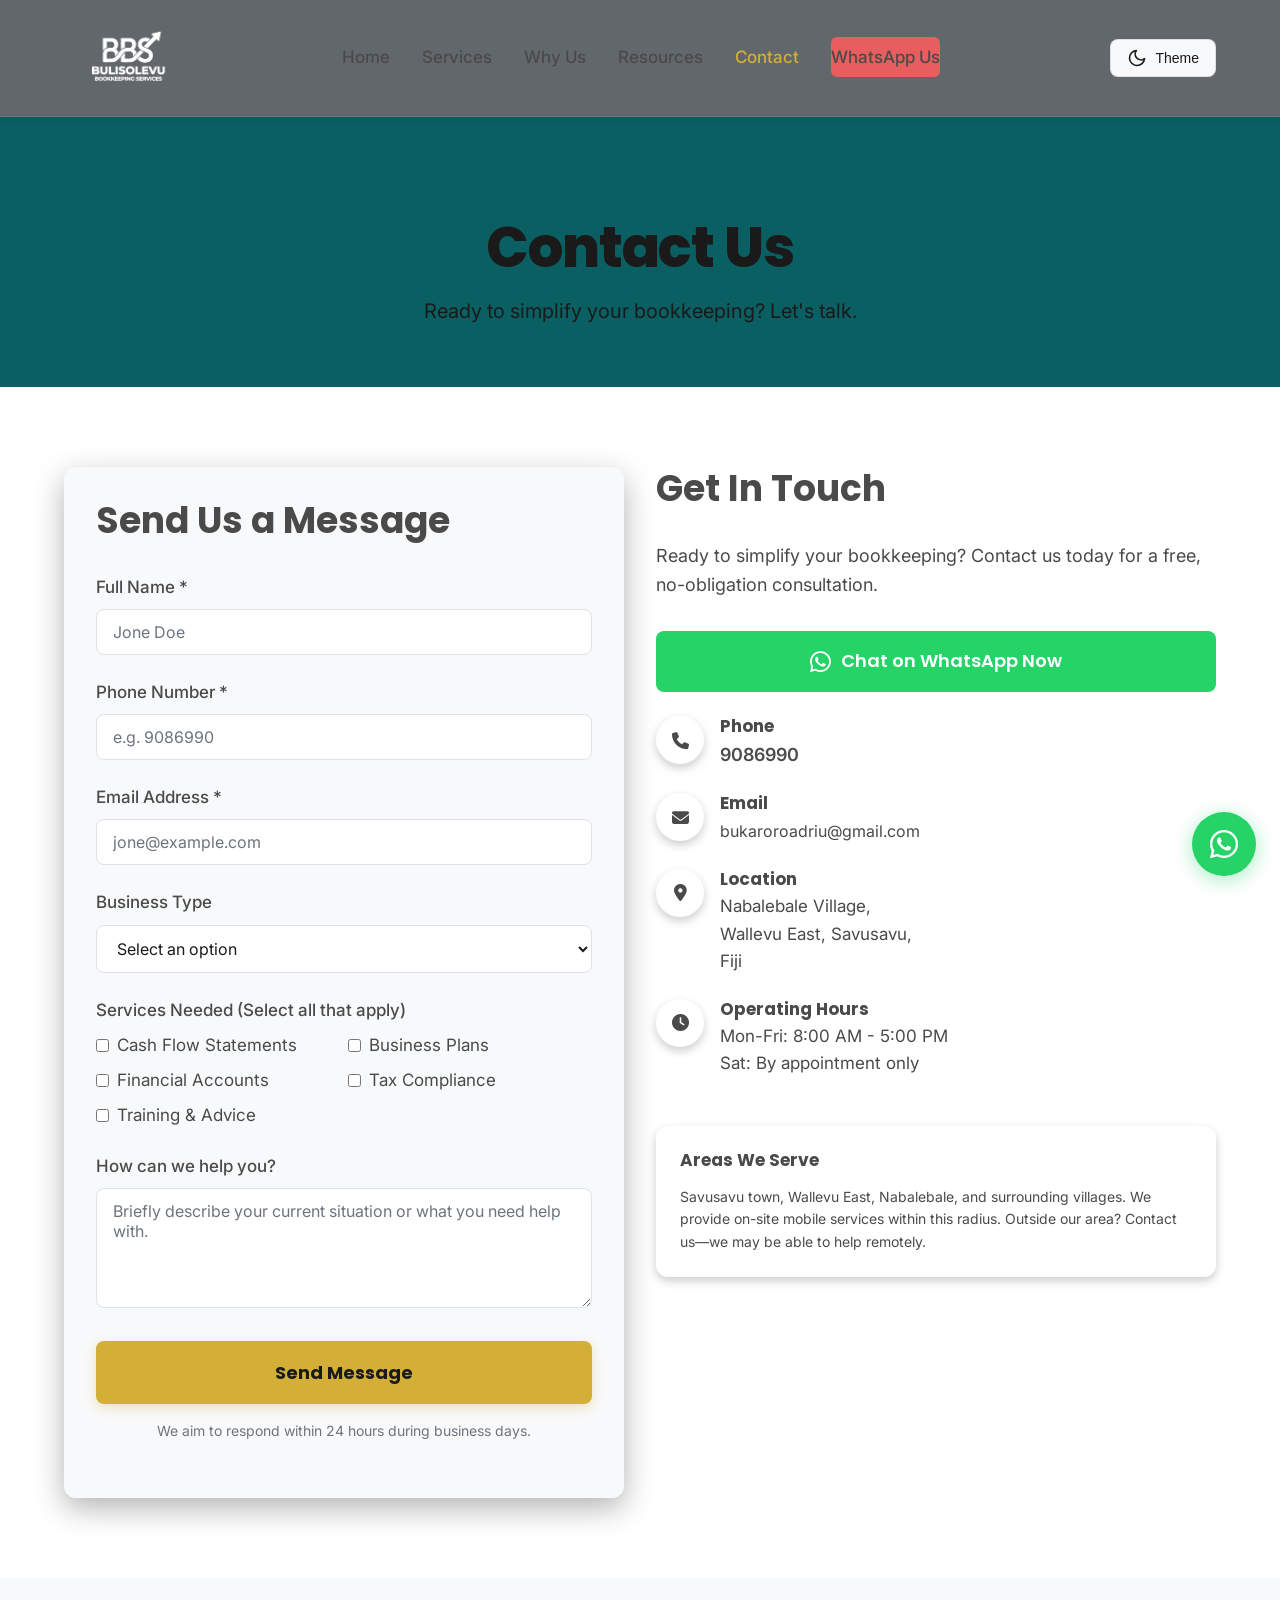
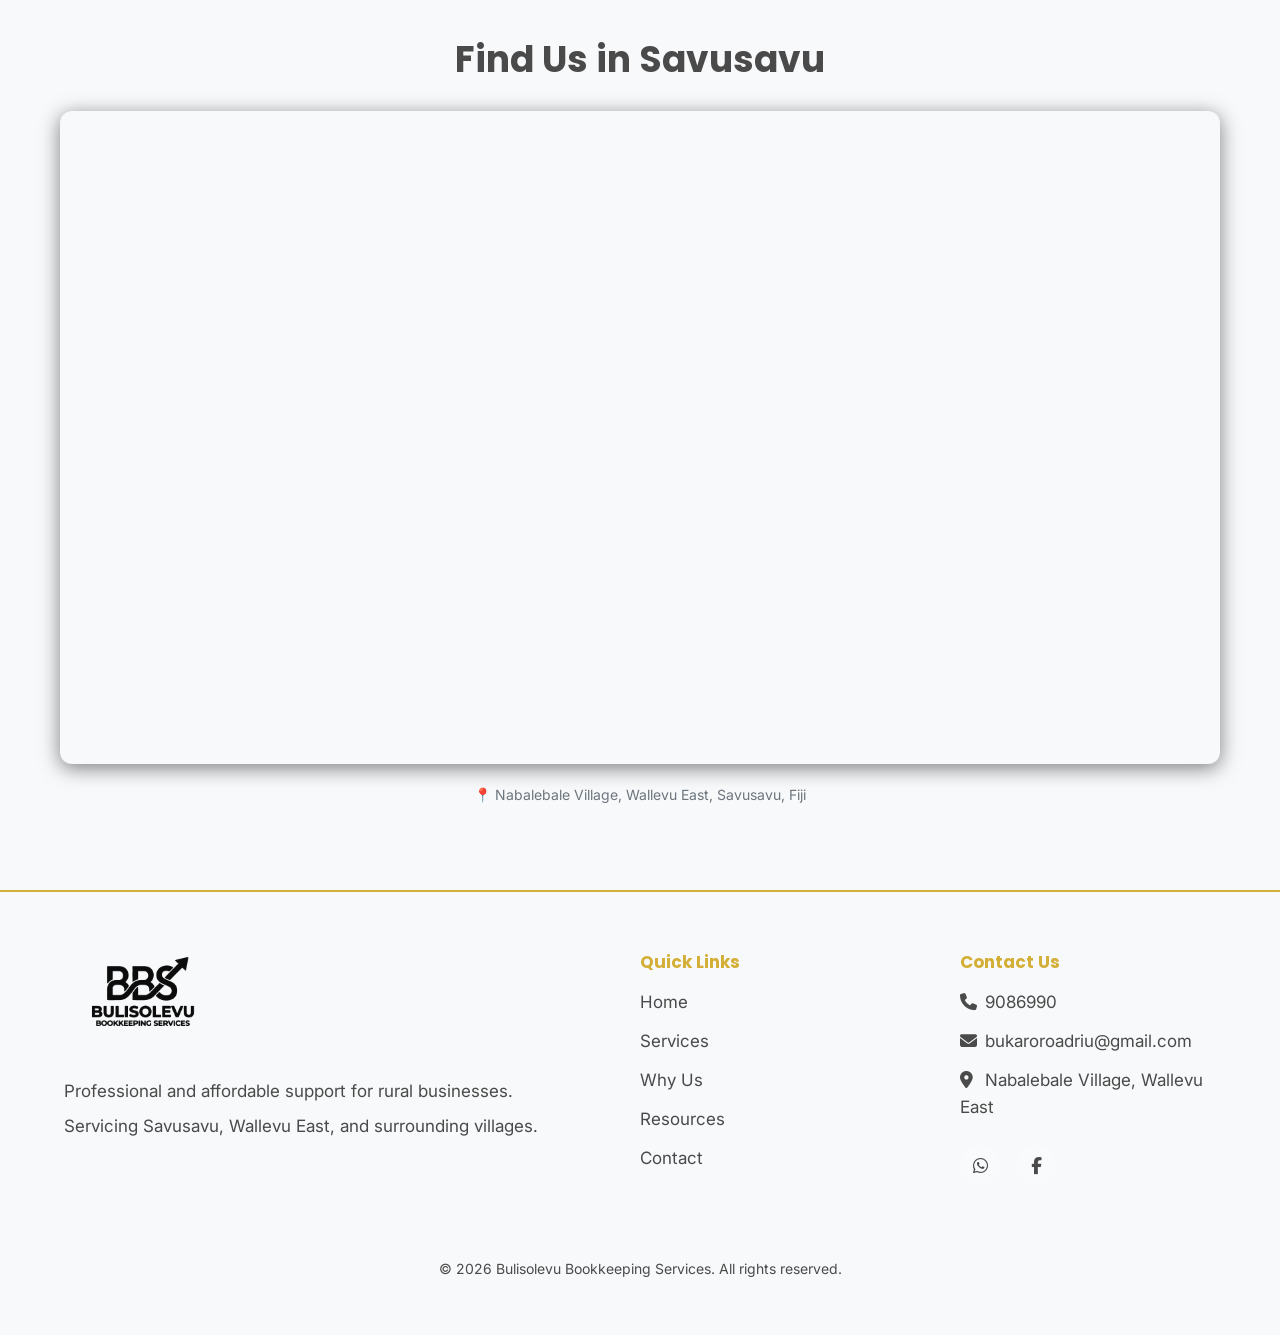
==== commit 952b132c: "Update navbar to gunmetal grey, add scroll blur effect, remove redundant theme buttons" ====
--- a/public/contact.html
+++ b/public/contact.html
@@ -216,13 +216,7 @@
                         <li><a href="./resources.html" class="footer-link">Resources</a></li>
                         <li><a href="./contact.html" class="footer-link">Contact</a></li>
                     </ul>
-            <div class="theme-toggle-container">
-                <button id="theme-toggle" class="theme-toggle-btn" aria-label="Toggle theme">
-                    <svg class="theme-icon sun-icon" xmlns="http://www.w3.org/2000/svg" width="24" height="24" viewBox="0 0 24 24" fill="none" stroke="currentColor" stroke-width="2" stroke-linecap="round" stroke-linejoin="round"><circle cx="12" cy="12" r="5"></circle><line x1="12" y1="1" x2="12" y2="3"></line><line x1="12" y1="21" x2="12" y2="23"></line><line x1="4.22" y1="4.22" x2="5.64" y2="5.64"></line><line x1="18.36" y1="18.36" x2="19.78" y2="19.78"></line><line x1="1" y1="12" x2="3" y2="12"></line><line x1="21" y1="12" x2="23" y2="12"></line><line x1="4.22" y1="19.78" x2="5.64" y2="18.36"></line><line x1="18.36" y1="5.64" x2="19.78" y2="4.22"></line></svg>
-                    <svg class="theme-icon moon-icon" xmlns="http://www.w3.org/2000/svg" width="24" height="24" viewBox="0 0 24 24" fill="none" stroke="currentColor" stroke-width="2" stroke-linecap="round" stroke-linejoin="round"><path d="M21 12.79A9 9 0 1 1 11.21 3 7 7 0 0 0 21 12.79z"></path></svg>
-                    <span class="theme-toggle-label">Theme</span>
-                </button>
-            </div>
+
 
                 </div>
                 <div class="footer-col">
@@ -232,13 +226,7 @@
                         <li><i class="fas fa-envelope" style="width: 20px;"></i> <a href="mailto:bukaroroadriu@gmail.com" class="footer-link">bukaroroadriu@gmail.com</a></li>
                         <li><i class="fas fa-map-marker-alt" style="width: 20px;"></i> Nabalebale Village, Wallevu East</li>
                     </ul>
-            <div class="theme-toggle-container">
-                <button id="theme-toggle" class="theme-toggle-btn" aria-label="Toggle theme">
-                    <svg class="theme-icon sun-icon" xmlns="http://www.w3.org/2000/svg" width="24" height="24" viewBox="0 0 24 24" fill="none" stroke="currentColor" stroke-width="2" stroke-linecap="round" stroke-linejoin="round"><circle cx="12" cy="12" r="5"></circle><line x1="12" y1="1" x2="12" y2="3"></line><line x1="12" y1="21" x2="12" y2="23"></line><line x1="4.22" y1="4.22" x2="5.64" y2="5.64"></line><line x1="18.36" y1="18.36" x2="19.78" y2="19.78"></line><line x1="1" y1="12" x2="3" y2="12"></line><line x1="21" y1="12" x2="23" y2="12"></line><line x1="4.22" y1="19.78" x2="5.64" y2="18.36"></line><line x1="18.36" y1="5.64" x2="19.78" y2="4.22"></line></svg>
-                    <svg class="theme-icon moon-icon" xmlns="http://www.w3.org/2000/svg" width="24" height="24" viewBox="0 0 24 24" fill="none" stroke="currentColor" stroke-width="2" stroke-linecap="round" stroke-linejoin="round"><path d="M21 12.79A9 9 0 1 1 11.21 3 7 7 0 0 0 21 12.79z"></path></svg>
-                    <span class="theme-toggle-label">Theme</span>
-                </button>
-            </div>
+
 
                     <div class="footer-social">
                         <a href="https://wa.me/6799086990"><i class="fab fa-whatsapp"></i></a>
--- a/public/css/styles.css
+++ b/public/css/styles.css
@@ -416,13 +416,23 @@
    Header & Navigation
    ========================================================================== */
 .navbar {
-  background: rgba(26, 26, 26, 0.95);
-  backdrop-filter: blur(10px);
+  background: rgba(44, 53, 57, 0.75); /* Gunmetal grey at 75% opacity */
+  backdrop-filter: blur(0px); /* Crisp when at top */
+  -webkit-backdrop-filter: blur(0px);
   border-bottom: 1px solid rgba(255, 255, 255, 0.1);
   position: sticky;
   top: 0;
   z-index: 1000;
   padding: 16px 0;
+  transition: background 0.3s ease, backdrop-filter 0.3s ease, -webkit-backdrop-filter 0.3s ease, padding 0.3s ease, border-color 0.3s ease;
+}
+
+.navbar.scrolled {
+  background: rgba(44, 53, 57, 0.4); /* Reduced opacity */
+  backdrop-filter: blur(12px); /* Blur effect when scrolled */
+  -webkit-backdrop-filter: blur(12px);
+  padding: 12px 0; /* Slight shrink for sleekness */
+  border-bottom: 1px solid rgba(255, 255, 255, 0.05);
 }
 
 .nav-container {
@@ -1127,7 +1137,6 @@
   transition: filter 0.3s ease, transform 0.3s ease;
 }
 
-:root[data-theme="light"] .logo-img,
 :root[data-theme="light"] .footer-logo {
   /* Invert white logo to black for light mode */
   filter: invert(1) brightness(0.8);
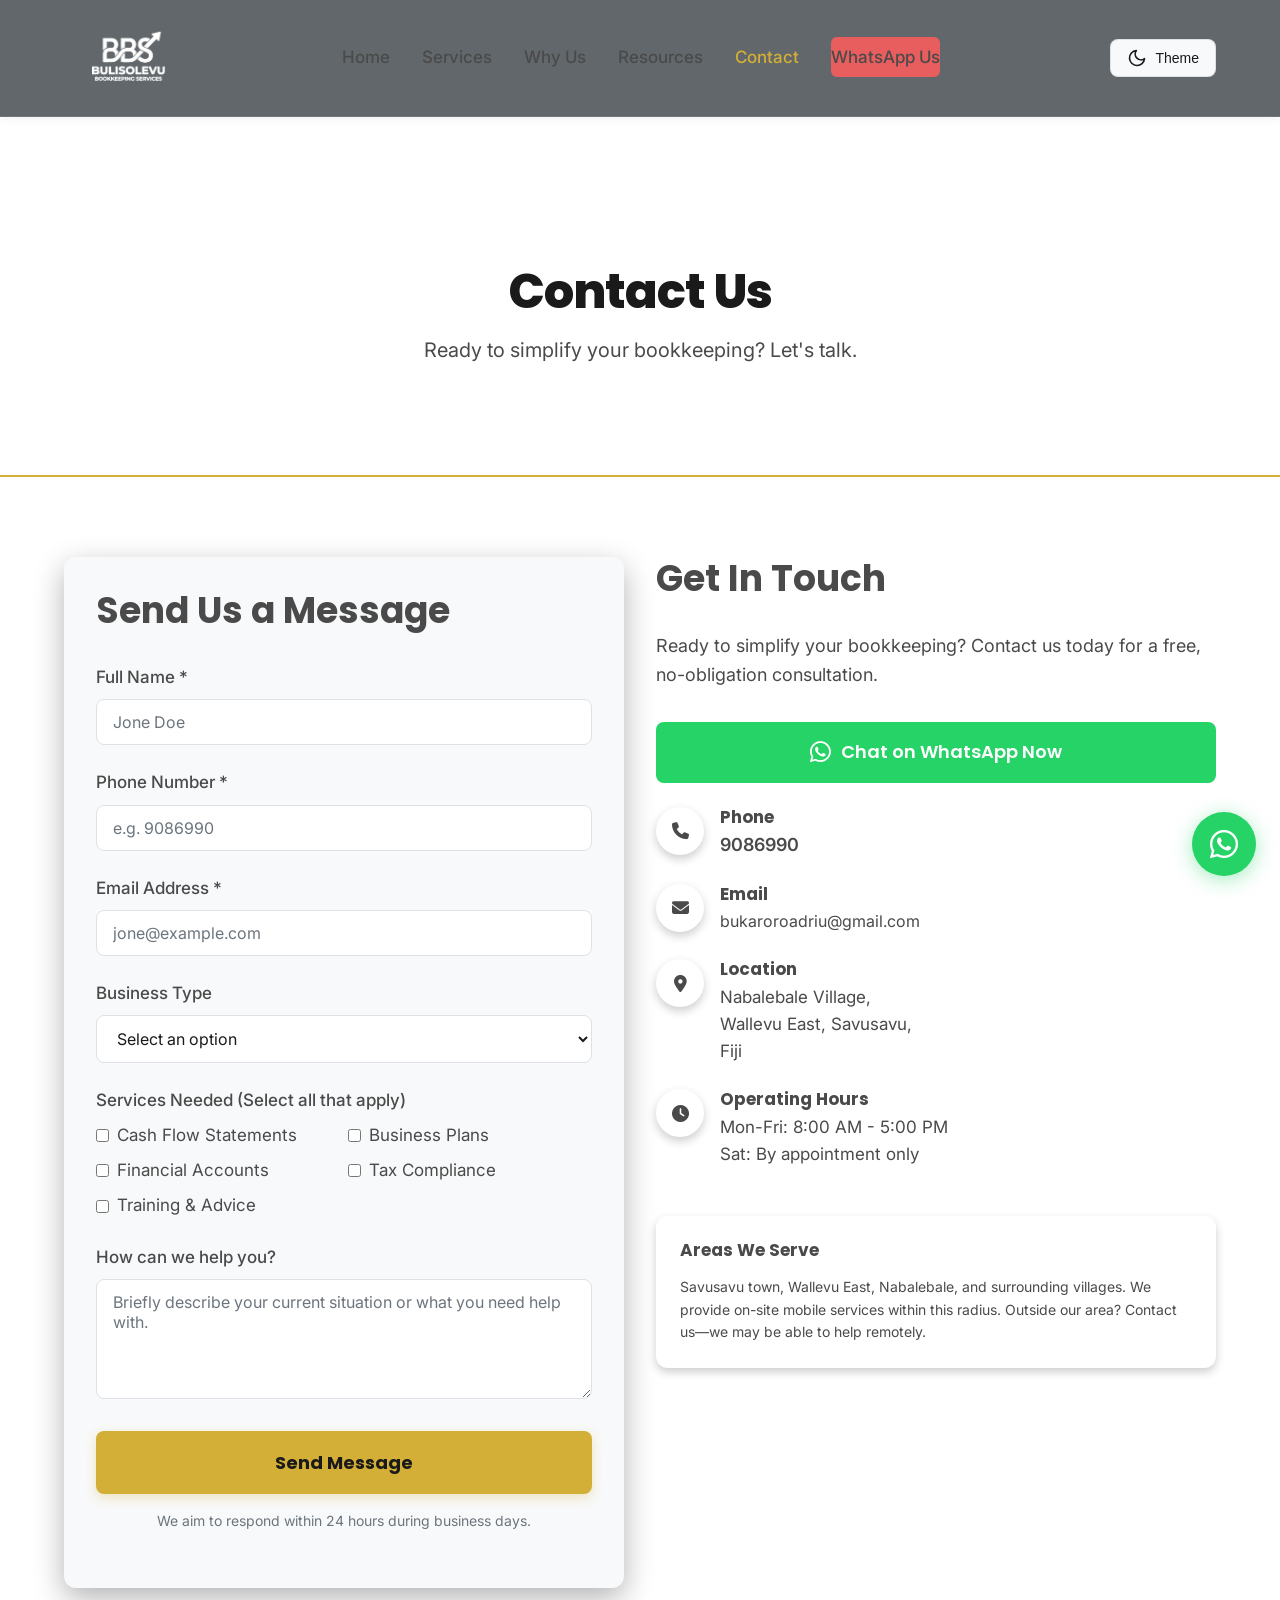
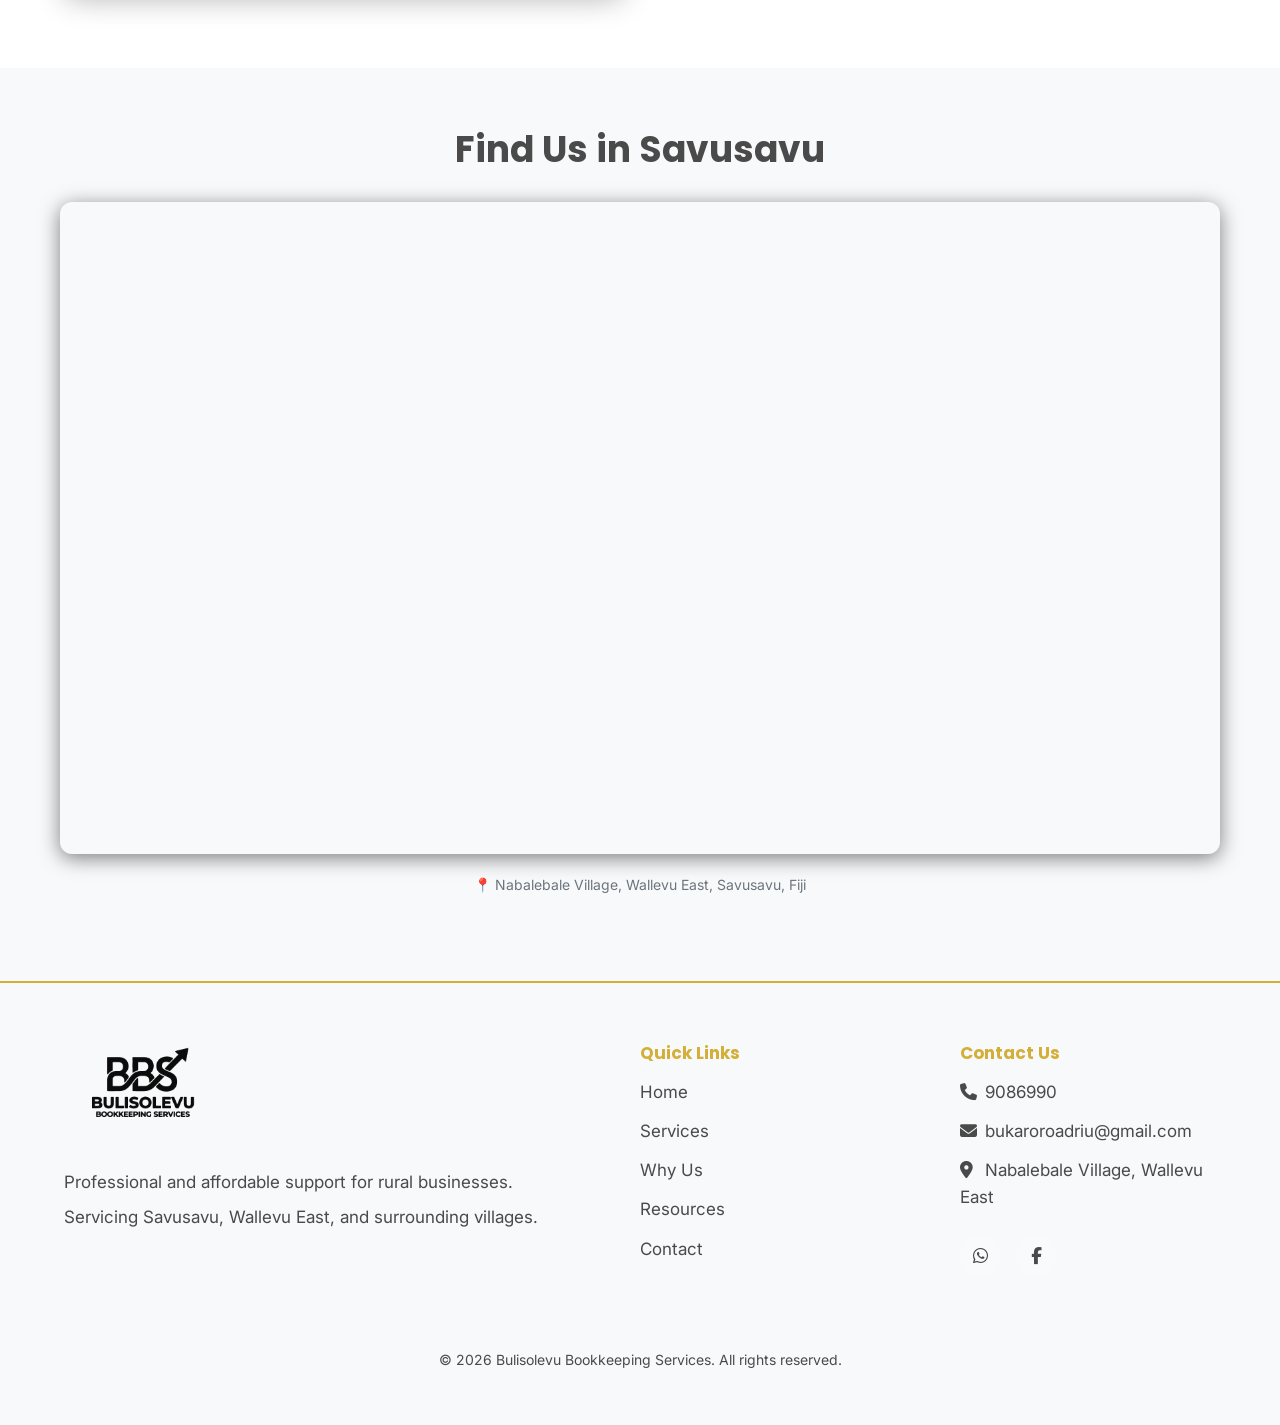
==== commit 4e544c0a: "Update contact page hero section with new background image and remove teal card" ====
--- a/public/contact.html
+++ b/public/contact.html
@@ -42,10 +42,10 @@
     </header>
 
     <!-- Page Header -->
-    <section class="bg-primary text-center text-white" style="padding: 100px 0 60px;">
-        <div class="container">
-            <h1 style="color: var(--fiji-gold);">Contact Us</h1>
-            <p style="font-size: 20px; max-width: 600px; margin: 0 auto; color: var(--text-white);">Ready to simplify your bookkeeping? Let's talk.</p>
+    <section class="contact-hero text-center">
+        <div class="container contact-hero-content">
+            <h1 class="contact-hero-title">Contact Us</h1>
+            <p class="contact-hero-subtitle">Ready to simplify your bookkeeping? Let's talk.</p>
         </div>
     </section>
 
--- a/public/css/styles.css
+++ b/public/css/styles.css
@@ -1145,3 +1145,53 @@
 .logo-link:hover .logo-img {
   transform: scale(1.05);
 }
+
+/* ==========================================================================
+   Contact Hero Section
+   ========================================================================== */
+.contact-hero {
+  position: relative;
+  min-height: 40vh;
+  display: flex;
+  align-items: center;
+  padding: 120px 20px 80px;
+  background: url('https://www.shutterstock.com/image-illustration/web-contact-us-internet-connection-260nw-284271641.jpg') center/cover no-repeat;
+  border-bottom: 2px solid var(--accent-gold);
+}
+
+.contact-hero::before {
+  content: '';
+  position: absolute;
+  inset: 0;
+  background: var(--hero-overlay); /* Uses the theme variable */
+  z-index: 1;
+}
+
+.contact-hero-content {
+  position: relative;
+  z-index: 2;
+  text-align: center;
+}
+
+.contact-hero-title {
+  color: var(--text-primary);
+  font-size: 48px;
+  font-weight: 800;
+  margin-bottom: 16px;
+}
+
+.contact-hero-subtitle {
+  color: var(--text-secondary);
+  font-size: 20px;
+  max-width: 600px;
+  margin: 0 auto;
+}
+
+@media (max-width: 768px) {
+  .contact-hero-title {
+    font-size: 36px;
+  }
+  .contact-hero-subtitle {
+    font-size: 18px;
+  }
+}
